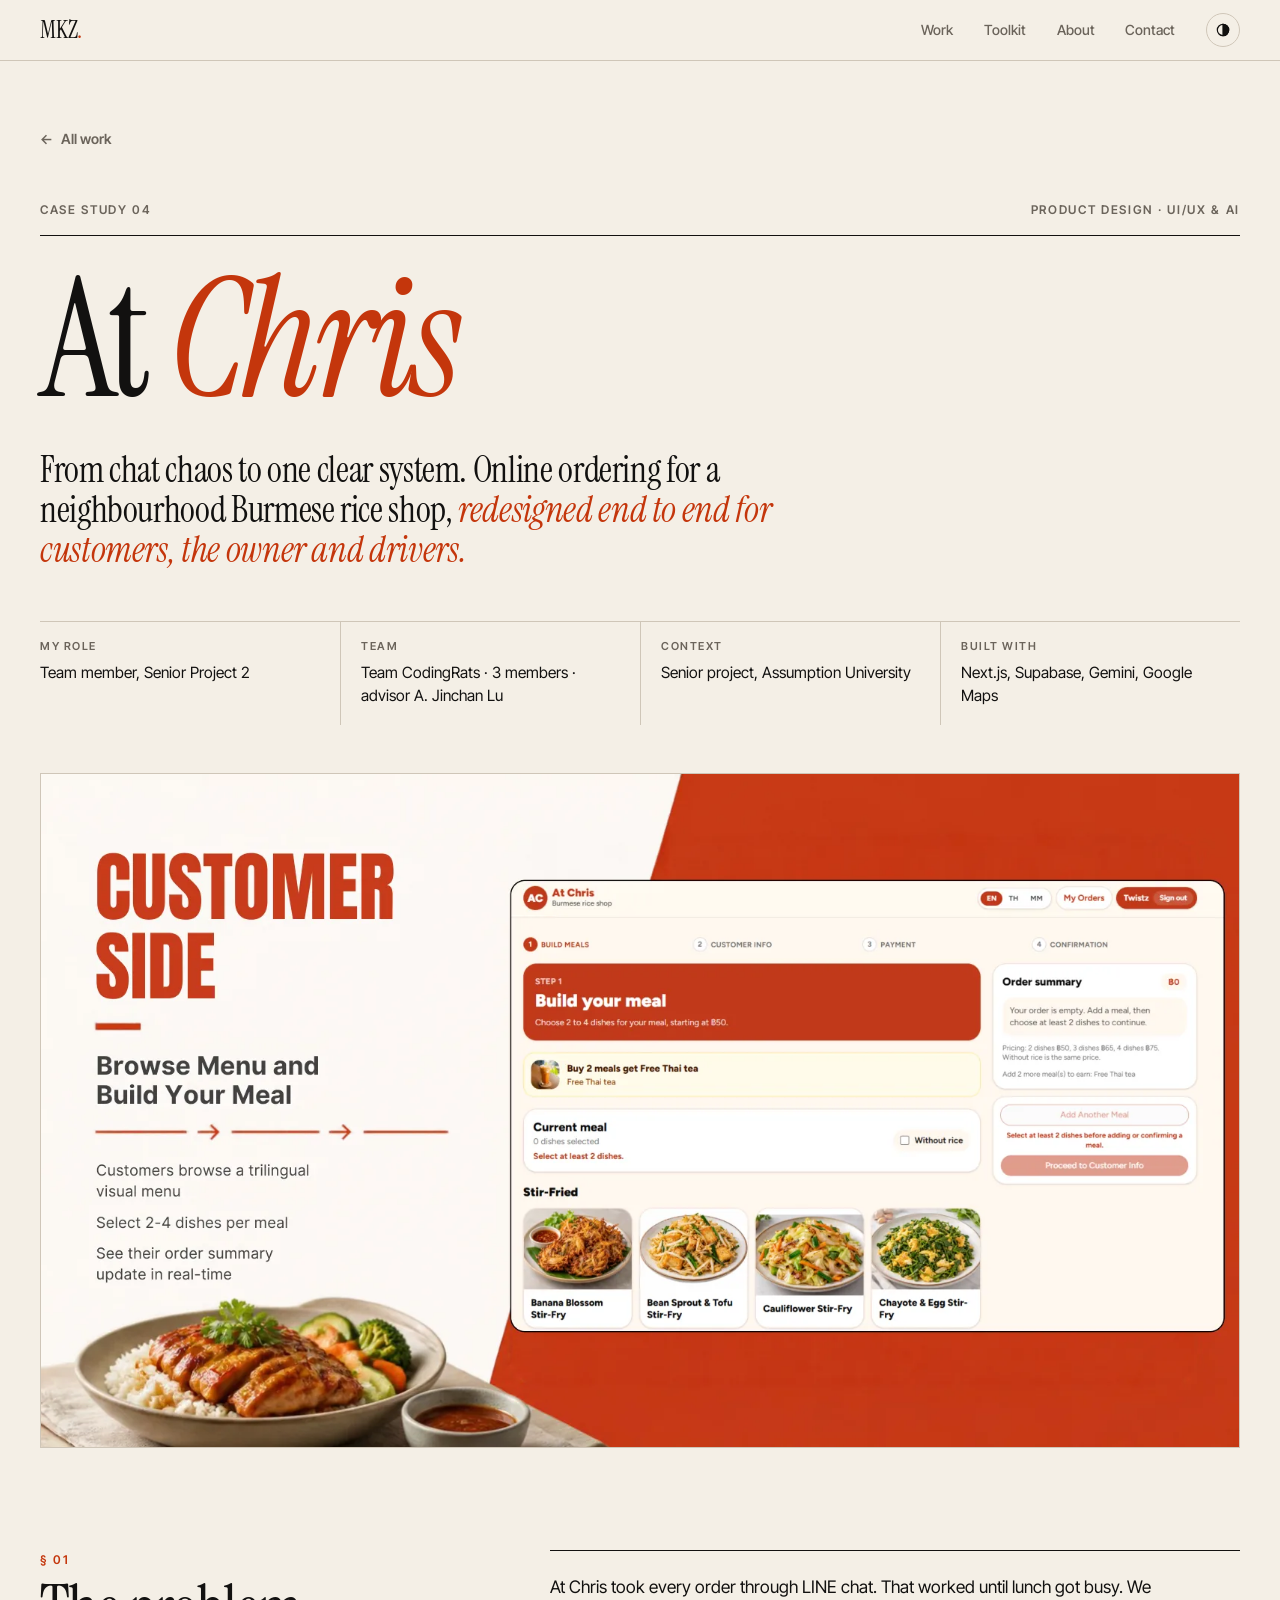
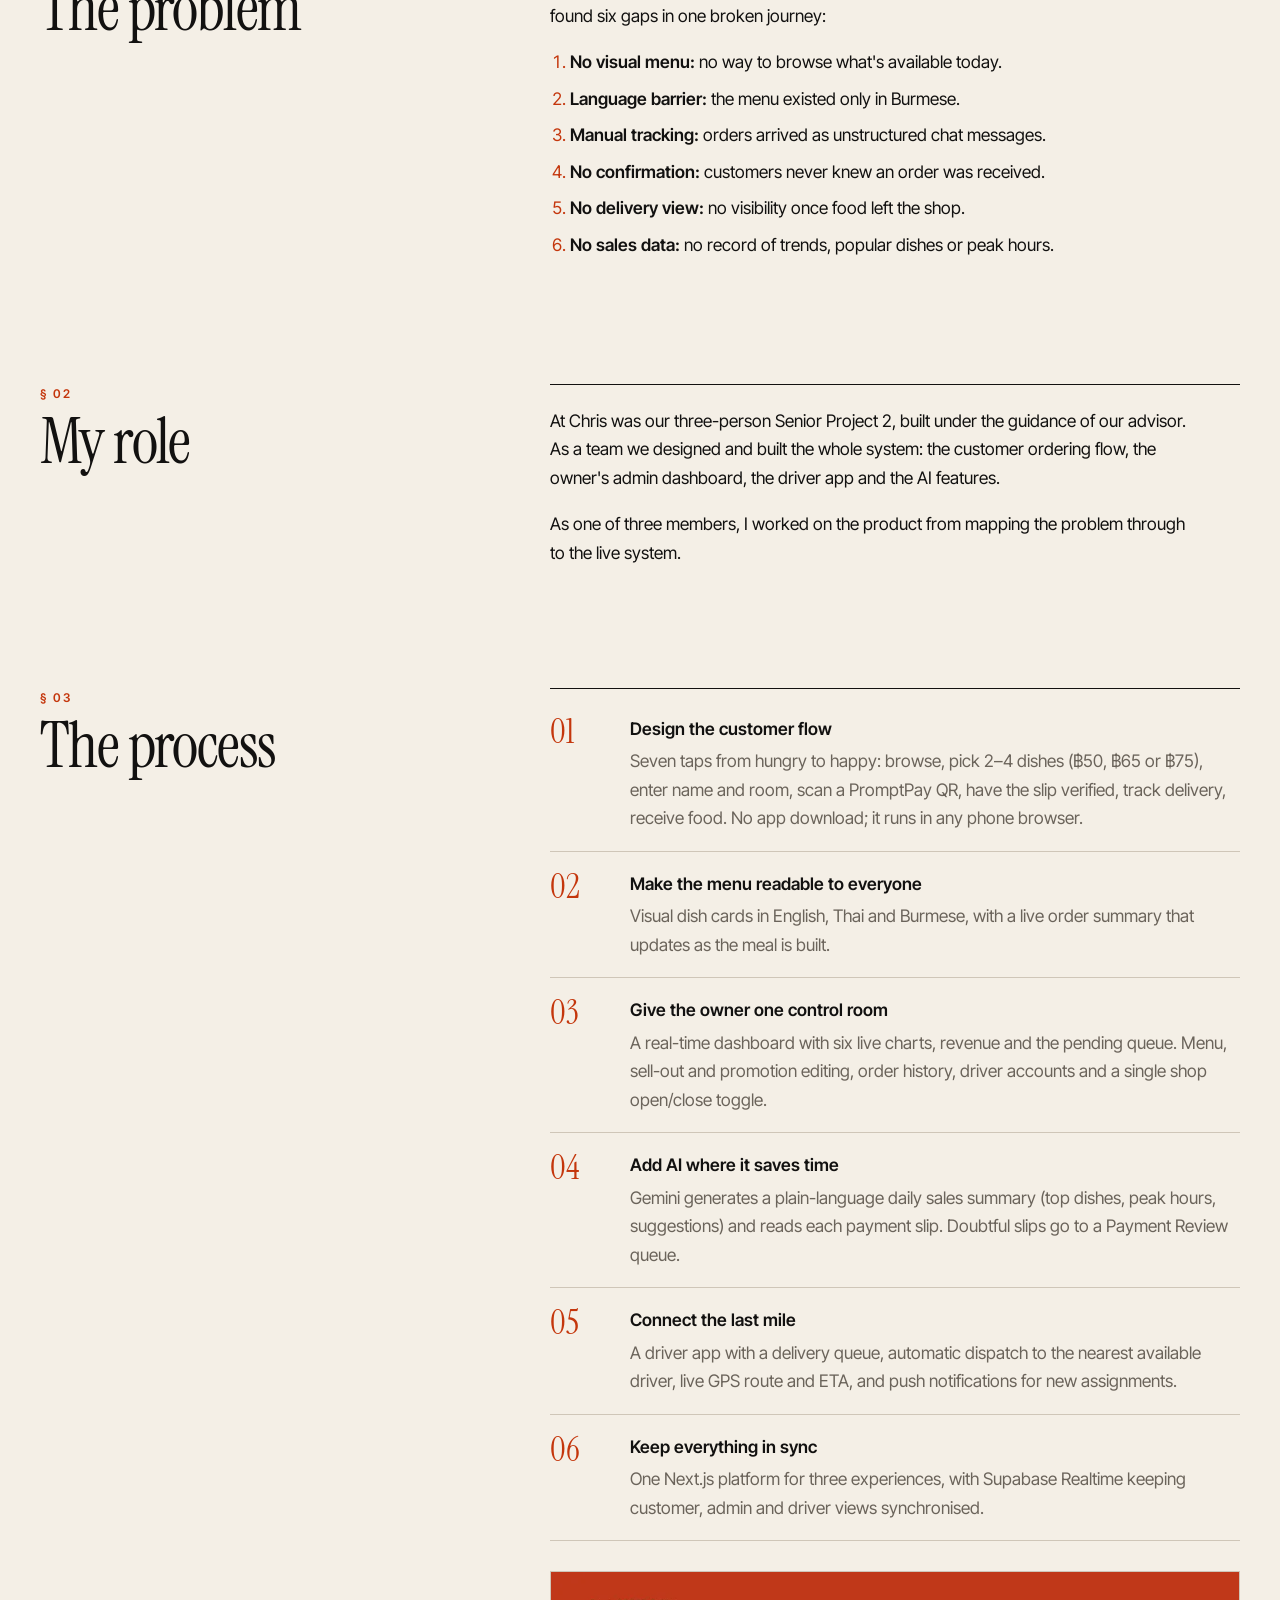
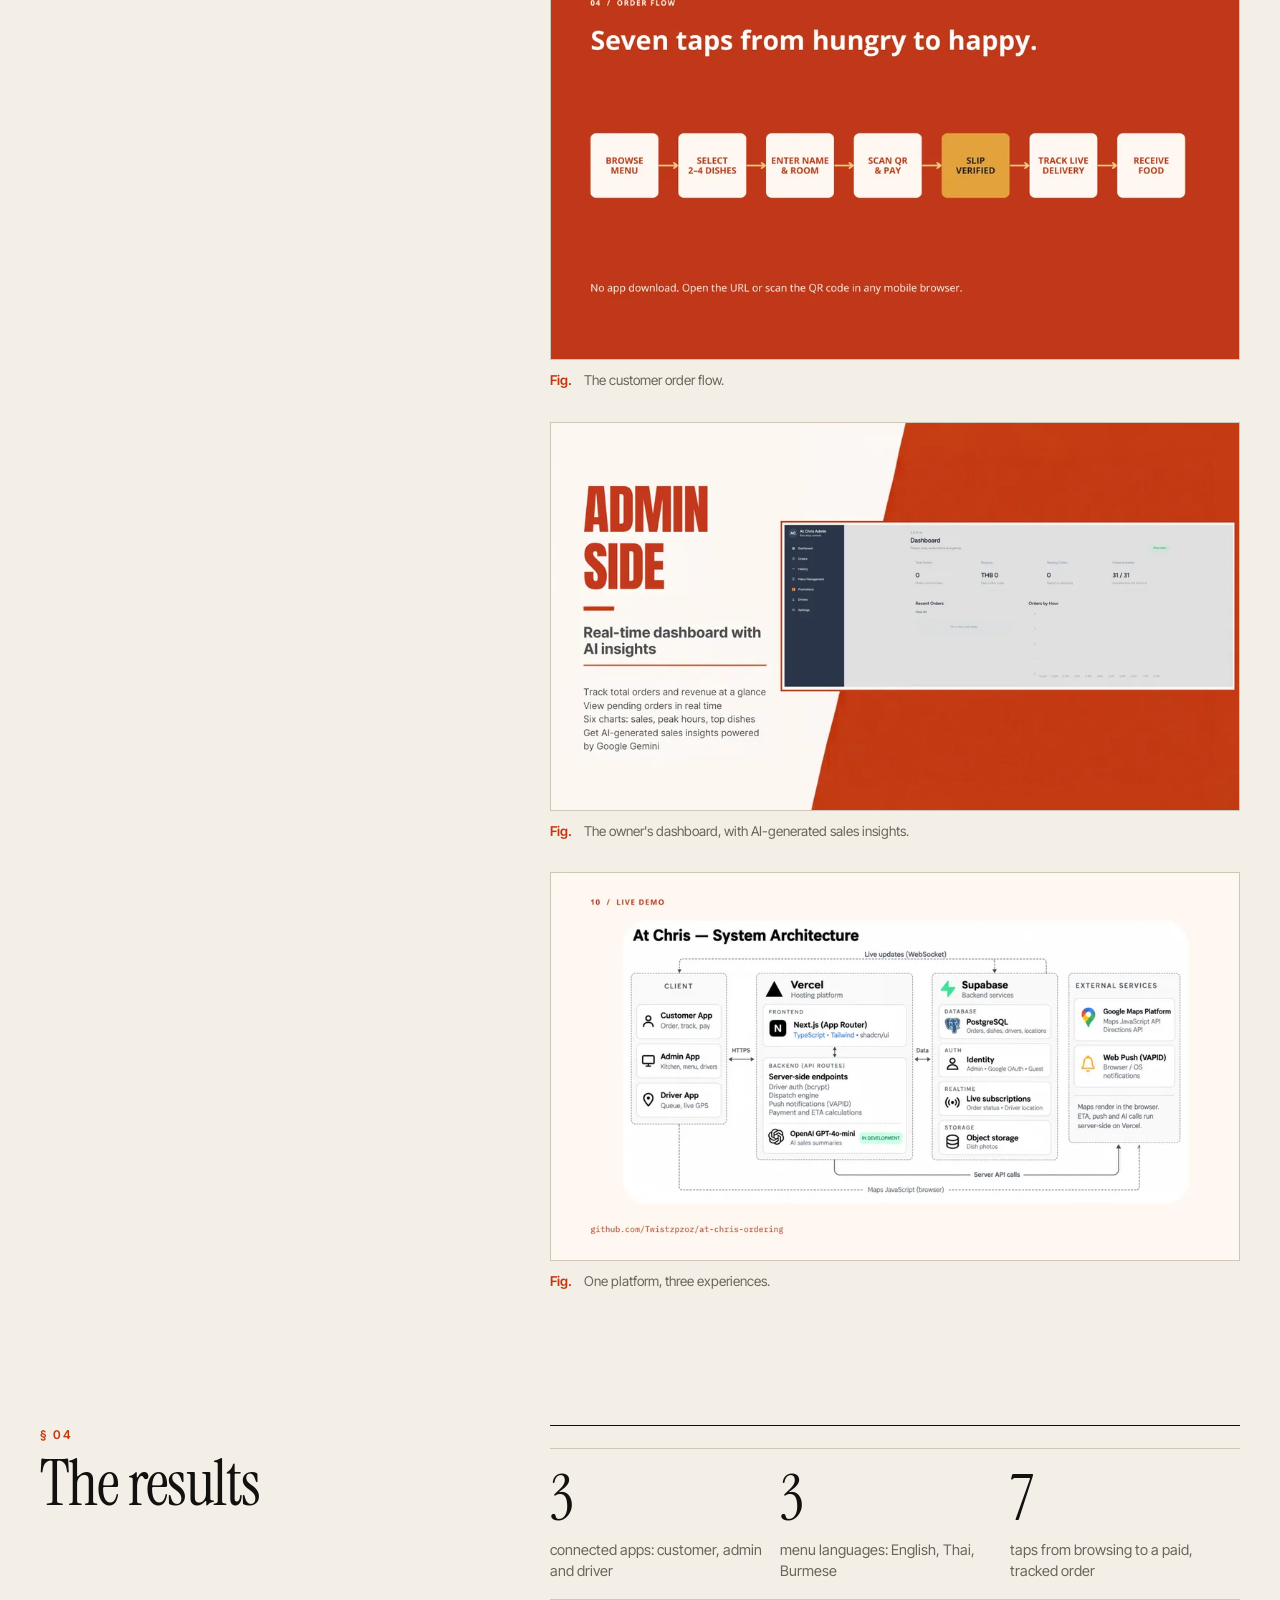
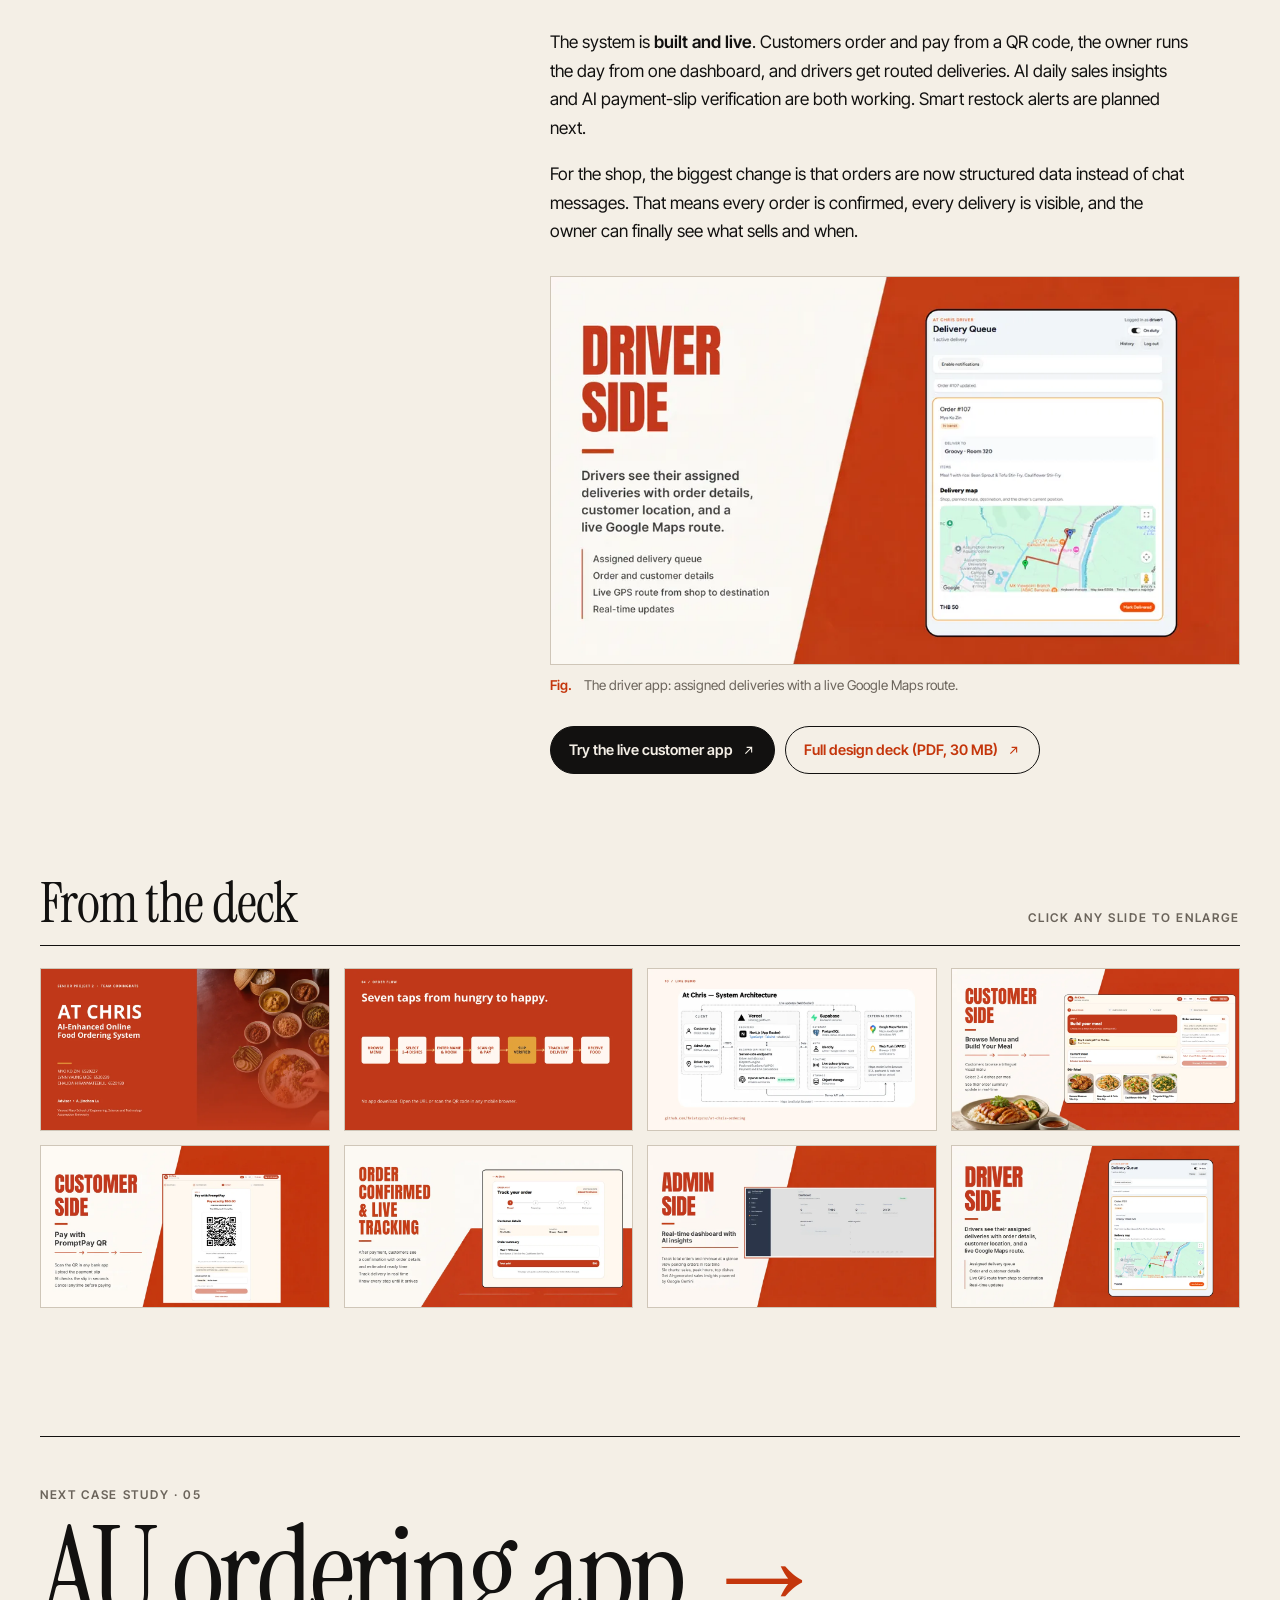
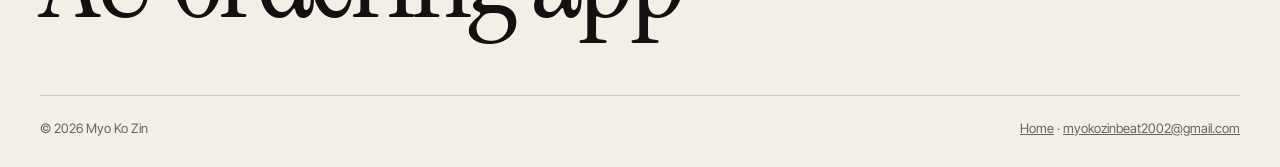
==== work/at-chris.html @ 5ecff008 "Add case study pages for all seven projects Each page has a hero, the problem, my role, the process " ====
<!doctype html>
<html lang="en">
<head>
<meta charset="utf-8">
<meta name="viewport" content="width=device-width, initial-scale=1, viewport-fit=cover">
<title>At Chris — Case study · Myo Ko Zin</title>
<meta name="description" content="At Chris case study: an AI-enhanced online food ordering system for a neighbourhood Burmese rice shop.">
<meta name="theme-color" content="#f4efe6" media="(prefers-color-scheme: light)">
<meta name="theme-color" content="#121110" media="(prefers-color-scheme: dark)">
<meta property="og:title" content="At Chris — Myo Ko Zin">
<meta property="og:description" content="At Chris case study: an AI-enhanced online food ordering system for a neighbourhood Burmese rice shop.">
<meta property="og:image" content="../images/web/atchris-04-customer-menu-1600.webp">
<link rel="icon" href="data:image/svg+xml,%3Csvg xmlns='http://www.w3.org/2000/svg' viewBox='0 0 64 64'%3E%3Crect width='64' height='64' fill='%23121110'/%3E%3Ctext x='50%25' y='54%25' dominant-baseline='middle' text-anchor='middle' font-family='Georgia,serif' font-size='40' fill='%23f4efe6'%3EM%3C/text%3E%3Ccircle cx='50' cy='48' r='5' fill='%23ff4a17'/%3E%3C/svg%3E">
<script>
  document.documentElement.classList.add('js');
  try { var t = localStorage.getItem('theme'); if (t) document.documentElement.dataset.theme = t; } catch (e) {}
</script>
<link rel="preconnect" href="https://fonts.googleapis.com">
<link rel="preconnect" href="https://fonts.gstatic.com" crossorigin>
<link rel="stylesheet" href="https://fonts.googleapis.com/css2?family=Instrument+Serif:ital@0;1&family=Inter+Tight:wght@400;500;600&display=swap">
<link rel="stylesheet" href="../assets/css/site.css">
</head>
<body>
<a class="skip" href="#main">Skip to content</a>

<header class="masthead">
  <div class="wrap">
    <a class="mark" href="../" aria-label="Myo Ko Zin, home">MKZ<span>.</span></a>
    <div class="right">
      <nav aria-label="Main">
        <ul>
          <li><a href="../#work">Work</a></li>
          <li class="opt"><a href="../#toolkit">Toolkit</a></li>
          <li class="opt"><a href="../#about">About</a></li>
          <li><a href="../#contact">Contact</a></li>
        </ul>
      </nav>
      <button class="theme-toggle" type="button" aria-label="Switch colour theme">
        <svg viewBox="0 0 24 24" fill="none" stroke="currentColor" stroke-width="1.8" aria-hidden="true"><circle cx="12" cy="12" r="8.5"/><path d="M12 3.5v17a8.5 8.5 0 0 0 0-17z" fill="currentColor"/></svg>
      </button>
    </div>
  </div>
</header>

<main id="main" class="wrap">
  <article>
    <header class="case-hero">
      <a class="back" href="../#work"><span aria-hidden="true">←</span> All work</a>
      <div class="issue"><span class="kicker">Case study 04</span><span class="kicker">Product design · UI/UX &amp; AI</span></div>
      <h1>At <em>Chris</em></h1>
      <div class="dek"><p>From chat chaos to one clear system. Online ordering for a neighbourhood Burmese rice shop, <em>redesigned end to end for customers, the owner and drivers.</em></p></div>
      <dl class="case-facts"><div><dt>My role</dt><dd>Team member, Senior Project 2</dd></div><div><dt>Team</dt><dd>Team CodingRats · 3 members · advisor A. Jinchan Lu</dd></div><div><dt>Context</dt><dd>Senior project, Assumption University</dd></div><div><dt>Built with</dt><dd>Next.js, Supabase, Gemini, Google Maps</dd></div></dl>
    </header>

    <div class="case-cover"><button class="frame zoom" type="button" data-full="../images/web/atchris-04-customer-menu-1600.webp" aria-label="Enlarge: At Chris customer screen: build a meal from a visual menu of stir-fried dishes"><img src="../images/web/atchris-04-customer-menu-1600.webp" srcset="../images/web/atchris-04-customer-menu-960.webp 960w, ../images/web/atchris-04-customer-menu-1600.webp 1600w" sizes="(min-width: 1360px) 1280px, 94vw" width="1600" height="900" alt="At Chris customer screen: build a meal from a visual menu of stir-fried dishes" fetchpriority="high"></button></div>

    <section class="chapter" aria-labelledby="c1"><header><span class="n">§ 01</span><h2 id="c1">The problem</h2></header><div class="body prose reveal">
<p>At Chris took every order through LINE chat. That worked until lunch got busy. We found six gaps in one broken journey:</p>
<ol>
<li><strong>No visual menu:</strong> no way to browse what's available today.</li>
<li><strong>Language barrier:</strong> the menu existed only in Burmese.</li>
<li><strong>Manual tracking:</strong> orders arrived as unstructured chat messages.</li>
<li><strong>No confirmation:</strong> customers never knew an order was received.</li>
<li><strong>No delivery view:</strong> no visibility once food left the shop.</li>
<li><strong>No sales data:</strong> no record of trends, popular dishes or peak hours.</li>
</ol></div></section><section class="chapter" aria-labelledby="c2"><header><span class="n">§ 02</span><h2 id="c2">My role</h2></header><div class="body prose reveal">
<p>At Chris was our three-person Senior Project 2, built under the guidance of our advisor. As a team we designed and built the whole system: the customer ordering flow, the owner's admin dashboard, the driver app and the AI features.</p>
<p>As one of three members, I worked on the product from mapping the problem through to the live system.</p></div></section><section class="chapter" aria-labelledby="c3"><header><span class="n">§ 03</span><h2 id="c3">The process</h2></header><div class="body prose reveal">
<ol class="steps"><li><div><b>Design the customer flow</b><p>Seven taps from hungry to happy: browse, pick 2–4 dishes (฿50, ฿65 or ฿75), enter name and room, scan a PromptPay QR, have the slip verified, track delivery, receive food. No app download; it runs in any phone browser.</p></div></li><li><div><b>Make the menu readable to everyone</b><p>Visual dish cards in English, Thai and Burmese, with a live order summary that updates as the meal is built.</p></div></li><li><div><b>Give the owner one control room</b><p>A real-time dashboard with six live charts, revenue and the pending queue. Menu, sell-out and promotion editing, order history, driver accounts and a single shop open/close toggle.</p></div></li><li><div><b>Add AI where it saves time</b><p>Gemini generates a plain-language daily sales summary (top dishes, peak hours, suggestions) and reads each payment slip. Doubtful slips go to a Payment Review queue.</p></div></li><li><div><b>Connect the last mile</b><p>A driver app with a delivery queue, automatic dispatch to the nearest available driver, live GPS route and ETA, and push notifications for new assignments.</p></div></li><li><div><b>Keep everything in sync</b><p>One Next.js platform for three experiences, with Supabase Realtime keeping customer, admin and driver views synchronised.</p></div></li></ol>
<figure class="fig reveal"><button class="zoom" type="button" data-full="../images/web/atchris-02-order-flow-1600.webp" aria-label="Enlarge: Order flow: seven taps from hungry to happy"><img src="../images/web/atchris-02-order-flow-1600.webp" srcset="../images/web/atchris-02-order-flow-960.webp 960w, ../images/web/atchris-02-order-flow-1600.webp 1600w" sizes="(min-width: 900px) 58vw, 94vw" width="1600" height="900" alt="Order flow: seven taps from hungry to happy" loading="lazy"></button><figcaption><b>Fig.</b><span>The customer order flow.</span></figcaption></figure>
<figure class="fig reveal"><button class="zoom" type="button" data-full="../images/web/atchris-07-admin-dashboard-1600.webp" aria-label="Enlarge: Admin side: real-time dashboard with AI insights"><img src="../images/web/atchris-07-admin-dashboard-1600.webp" srcset="../images/web/atchris-07-admin-dashboard-960.webp 960w, ../images/web/atchris-07-admin-dashboard-1600.webp 1600w" sizes="(min-width: 900px) 58vw, 94vw" width="1600" height="900" alt="Admin side: real-time dashboard with AI insights" loading="lazy"></button><figcaption><b>Fig.</b><span>The owner's dashboard, with AI-generated sales insights.</span></figcaption></figure>
<figure class="fig reveal"><button class="zoom" type="button" data-full="../images/web/atchris-03-system-architecture-1600.webp" aria-label="Enlarge: System architecture: client apps, application layer and services"><img src="../images/web/atchris-03-system-architecture-1600.webp" srcset="../images/web/atchris-03-system-architecture-960.webp 960w, ../images/web/atchris-03-system-architecture-1600.webp 1600w" sizes="(min-width: 900px) 58vw, 94vw" width="1600" height="900" alt="System architecture: client apps, application layer and services" loading="lazy"></button><figcaption><b>Fig.</b><span>One platform, three experiences.</span></figcaption></figure></div></section><section class="chapter" aria-labelledby="c4"><header><span class="n">§ 04</span><h2 id="c4">The results</h2></header><div class="body prose reveal">
<div class="stats"><div><b>3</b><span>connected apps: customer, admin and driver</span></div><div><b>3</b><span>menu languages: English, Thai, Burmese</span></div><div><b>7</b><span>taps from browsing to a paid, tracked order</span></div></div>
<p>The system is <strong>built and live</strong>. Customers order and pay from a QR code, the owner runs the day from one dashboard, and drivers get routed deliveries. AI daily sales insights and AI payment-slip verification are both working. Smart restock alerts are planned next.</p>
<p>For the shop, the biggest change is that orders are now structured data instead of chat messages. That means every order is confirmed, every delivery is visible, and the owner can finally see what sells and when.</p>
<figure class="fig reveal"><button class="zoom" type="button" data-full="../images/web/atchris-08-driver-app-1600.webp" aria-label="Enlarge: Driver side: delivery queue and live map route"><img src="../images/web/atchris-08-driver-app-1600.webp" srcset="../images/web/atchris-08-driver-app-960.webp 960w, ../images/web/atchris-08-driver-app-1600.webp 1600w" sizes="(min-width: 900px) 58vw, 94vw" width="1600" height="900" alt="Driver side: delivery queue and live map route" loading="lazy"></button><figcaption><b>Fig.</b><span>The driver app: assigned deliveries with a live Google Maps route.</span></figcaption></figure>
<div class="downloads"><a class="pill solid" href="https://at-chris-ordering.vercel.app/order" target="_blank" rel="noopener">Try the live customer app <svg viewBox="0 0 24 24" width="15" height="15" fill="none" stroke="currentColor" stroke-width="1.8" aria-hidden="true"><path d="M7 17 17 7M9 7h8v8"/></svg></a><a class="pill" href="../files/At%20Chris%20Ordering%20System.pdf" target="_blank" rel="noopener">Full design deck (PDF, 30 MB) <svg viewBox="0 0 24 24" width="15" height="15" fill="none" stroke="currentColor" stroke-width="1.8" aria-hidden="true"><path d="M7 17 17 7M9 7h8v8"/></svg></a></div></div></section>

    <section class="deck reveal" aria-labelledby="deck-h"><div class="deck-head"><h2 id="deck-h">From the deck</h2><span class="kicker">Click any slide to enlarge</span></div><div class="deck-grid"><button class="zoom" type="button" data-full="../images/web/atchris-01-cover-1600.webp" aria-label="Enlarge: Cover: At Chris, AI-enhanced online food ordering system"><img src="../images/web/atchris-01-cover-960.webp" width="960" height="540" loading="lazy" alt="Cover: At Chris, AI-enhanced online food ordering system"></button><button class="zoom" type="button" data-full="../images/web/atchris-02-order-flow-1600.webp" aria-label="Enlarge: Order flow"><img src="../images/web/atchris-02-order-flow-960.webp" width="960" height="540" loading="lazy" alt="Order flow"></button><button class="zoom" type="button" data-full="../images/web/atchris-03-system-architecture-1600.webp" aria-label="Enlarge: System architecture"><img src="../images/web/atchris-03-system-architecture-960.webp" width="960" height="540" loading="lazy" alt="System architecture"></button><button class="zoom" type="button" data-full="../images/web/atchris-04-customer-menu-1600.webp" aria-label="Enlarge: Customer: browse and build a meal"><img src="../images/web/atchris-04-customer-menu-960.webp" width="960" height="540" loading="lazy" alt="Customer: browse and build a meal"></button><button class="zoom" type="button" data-full="../images/web/atchris-05-customer-payment-qr-1600.webp" aria-label="Enlarge: Customer: pay with PromptPay QR"><img src="../images/web/atchris-05-customer-payment-qr-960.webp" width="960" height="540" loading="lazy" alt="Customer: pay with PromptPay QR"></button><button class="zoom" type="button" data-full="../images/web/atchris-06-order-tracking-1600.webp" aria-label="Enlarge: Order confirmed and live tracking"><img src="../images/web/atchris-06-order-tracking-960.webp" width="960" height="540" loading="lazy" alt="Order confirmed and live tracking"></button><button class="zoom" type="button" data-full="../images/web/atchris-07-admin-dashboard-1600.webp" aria-label="Enlarge: Admin: real-time dashboard"><img src="../images/web/atchris-07-admin-dashboard-960.webp" width="960" height="540" loading="lazy" alt="Admin: real-time dashboard"></button><button class="zoom" type="button" data-full="../images/web/atchris-08-driver-app-1600.webp" aria-label="Enlarge: Driver: delivery queue and route"><img src="../images/web/atchris-08-driver-app-960.webp" width="960" height="540" loading="lazy" alt="Driver: delivery queue and route"></button></div></section>
  </article>

  <a class="next" href="au-ordering-app.html">
    <span class="kicker">Next case study · 05</span>
    <b><span class="u">AU ordering app</span> <span class="arrow" aria-hidden="true">→</span></b>
  </a>
</main>

<div class="wrap">
  <footer class="colophon">
    <span>© <span id="year">2026</span> Myo Ko Zin</span>
    <span><a href="../">Home</a> · <a href="mailto:myokozinbeat2002@gmail.com">myokozinbeat2002@gmail.com</a></span>
  </footer>
</div>

<script src="../assets/js/site.js" defer></script>
</body>
</html>
---- assets/css/site.css ----
/* Myo Ko Zin — editorial portfolio. Shared by the homepage and case study pages. */

:root {
  --paper: #f4efe6;
  --paper-2: #ebe4d8;
  --ink: #121110;
  --muted: #6b645b;
  --rule: #cfc6b8;
  --accent: #c4360c;        /* text-safe accent (4.7:1 on paper) */
  --accent-fill: #ff4a17;   /* decorative fills only */
  --on-accent: #121110;

  --display: "Instrument Serif", "Times New Roman", Georgia, serif;
  --sans: "Inter Tight", ui-sans-serif, system-ui, -apple-system, "Segoe UI", sans-serif;

  --gutter: max(16px, env(safe-area-inset-left, 0px));
  --gutter-r: max(16px, env(safe-area-inset-right, 0px));
  --max: 1360px;
  --ease: cubic-bezier(.2, .7, .1, 1);
  color-scheme: light;
}

@media (prefers-color-scheme: dark) {
  :root:not([data-theme="light"]) {
    --paper: #121110; --paper-2: #1c1a18; --ink: #f2ece2; --muted: #a39b90;
    --rule: #34302b; --accent: #ff5a2a; --accent-fill: #ff5a2a; --on-accent: #121110;
    color-scheme: dark;
  }
}
:root[data-theme="dark"] {
  --paper: #121110; --paper-2: #1c1a18; --ink: #f2ece2; --muted: #a39b90;
  --rule: #34302b; --accent: #ff5a2a; --accent-fill: #ff5a2a; --on-accent: #121110;
  color-scheme: dark;
}

*, *::before, *::after { box-sizing: border-box; }
html { -webkit-text-size-adjust: 100%; scroll-behavior: smooth; scroll-padding-top: 76px; }
body {
  margin: 0; background: var(--paper); color: var(--ink);
  font-family: var(--sans); font-size: 17px; line-height: 1.6;
  -webkit-font-smoothing: antialiased; text-rendering: optimizeLegibility;
}
img { max-width: 100%; height: auto; display: block; }
a { color: inherit; }
::selection { background: var(--accent-fill); color: var(--on-accent); }
:focus-visible { outline: 2px solid var(--accent); outline-offset: 3px; }

.skip { position: absolute; left: 12px; top: -60px; z-index: 50; background: var(--ink); color: var(--paper); padding: 10px 14px; text-decoration: none; }
.skip:focus { top: 12px; }

.wrap { max-width: var(--max); margin: 0 auto; padding-left: var(--gutter); padding-right: var(--gutter-r); }
@media (min-width: 900px) { .wrap { padding-left: max(40px, env(safe-area-inset-left, 0px)); padding-right: max(40px, env(safe-area-inset-right, 0px)); } }

.kicker { font-size: 12px; font-weight: 600; letter-spacing: .14em; text-transform: uppercase; color: var(--muted); }
.rule { border: 0; border-top: 1px solid var(--rule); margin: 0; }

/* ---------- masthead ---------- */
.masthead { position: sticky; top: 0; z-index: 20; background: color-mix(in srgb, var(--paper) 90%, transparent); backdrop-filter: blur(10px); -webkit-backdrop-filter: blur(10px); border-bottom: 1px solid var(--rule); padding-top: env(safe-area-inset-top, 0px); }
.masthead .wrap { display: flex; align-items: center; justify-content: space-between; gap: 16px; height: 60px; }
.masthead .mark { font-family: var(--display); font-size: 24px; text-decoration: none; letter-spacing: -.01em; }
.masthead .mark span { color: var(--accent); }
.masthead nav ul { display: flex; gap: clamp(14px, 2.4vw, 32px); list-style: none; margin: 0; padding: 0; }
.masthead nav a { text-decoration: none; font-size: 14px; font-weight: 500; color: var(--muted); }
.masthead nav a:hover { color: var(--ink); }
.masthead .right { display: flex; align-items: center; gap: clamp(14px, 2.4vw, 32px); }
.theme-toggle { appearance: none; border: 1px solid var(--rule); background: transparent; color: var(--ink); width: 34px; height: 34px; border-radius: 50%; display: grid; place-items: center; cursor: pointer; }
.theme-toggle:hover { border-color: var(--ink); }
.theme-toggle svg { width: 16px; height: 16px; }
@media (max-width: 560px) { .masthead nav li.opt { display: none; } }

/* ---------- hero ---------- */
.hero { padding-top: clamp(40px, 8vw, 110px); padding-bottom: clamp(36px, 6vw, 80px); }
.hero .issue { display: flex; justify-content: space-between; gap: 16px; flex-wrap: wrap; padding-bottom: 18px; border-bottom: 1px solid var(--ink); }
.hero h1 {
  font-family: var(--display); font-weight: 400; margin: clamp(18px, 3vw, 36px) 0 0;
  font-size: clamp(76px, 17.5vw, 268px); line-height: .84; letter-spacing: -.035em;
}
.hero h1 .line { display: block; overflow: hidden; padding-bottom: .06em; }
.hero h1 .line > span { display: inline-block; }
.hero h1 .line:nth-child(2) { padding-left: clamp(0px, 14vw, 220px); }
.hero h1 em { font-style: italic; color: var(--accent); }
.hero .sub { display: grid; grid-template-columns: repeat(12, minmax(0, 1fr)); gap: 24px; margin-top: clamp(28px, 4vw, 56px); align-items: end; }
.hero .tagline { grid-column: 1 / span 6; font-family: var(--display); font-size: clamp(34px, 4.6vw, 64px); line-height: 1; margin: 0; letter-spacing: -.02em; }
.hero .tagline em { color: var(--accent); }
.hero .intro { grid-column: 8 / span 5; margin: 0; font-size: clamp(17px, 1.5vw, 20px); color: var(--muted); max-width: 46ch; }
.hero .intro strong { color: var(--ink); font-weight: 600; }
.status { display: inline-flex; align-items: center; gap: 8px; }
.status::before { content: ""; width: 7px; height: 7px; border-radius: 50%; background: var(--accent-fill); animation: pulse 2.4s ease-in-out infinite; }
@keyframes pulse { 50% { opacity: .35; } }
@media (max-width: 820px) {
  .hero .tagline, .hero .intro { grid-column: 1 / -1; }
}
@media (max-width: 560px) {
  .hero h1 { font-size: 27vw; }
  .hero h1 .line:nth-child(2) { padding-left: 18vw; }
}

/* numbers strip */
.figures { display: grid; grid-template-columns: repeat(4, minmax(0, 1fr)); border-top: 1px solid var(--rule); border-bottom: 1px solid var(--rule); }
.figures div { padding: 22px 20px 22px 0; }
.figures div + div { border-left: 1px solid var(--rule); padding-left: 20px; }
.figures b { display: block; font-family: var(--display); font-weight: 400; font-size: clamp(40px, 5vw, 68px); line-height: 1; letter-spacing: -.02em; font-variant-numeric: lining-nums; }
.figures span { display: block; margin-top: 8px; font-size: 14px; color: var(--muted); max-width: 26ch; line-height: 1.45; }
@media (max-width: 820px) {
  .figures { grid-template-columns: 1fr 1fr; }
  .figures div:nth-child(3) { border-left: 0; padding-left: 0; }
  .figures div:nth-child(n+3) { border-top: 1px solid var(--rule); }
}

/* ---------- section heads ---------- */
.section { padding-top: clamp(64px, 9vw, 140px); }
.section-head { display: grid; grid-template-columns: repeat(12, minmax(0, 1fr)); gap: 24px; align-items: end; padding-bottom: 20px; border-bottom: 1px solid var(--ink); margin-bottom: clamp(36px, 5vw, 64px); }
.section-head h2 { grid-column: 1 / span 9; font-family: var(--display); font-weight: 400; margin: 0; font-size: clamp(56px, 10vw, 156px); line-height: .88; letter-spacing: -.035em; }
.section-head h2 em { color: var(--accent); }
.section-head .kicker { grid-column: 10 / span 3; justify-self: end; text-align: right; padding-bottom: .6em; }
@media (max-width: 700px) { .section-head .kicker { grid-column: 1 / -1; justify-self: start; text-align: left; } .section-head h2 { grid-column: 1 / -1; } }

/* ---------- projects ---------- */
.projects { display: grid; gap: clamp(72px, 10vw, 150px); }
.project { display: grid; grid-template-columns: repeat(12, minmax(0, 1fr)); column-gap: 24px; row-gap: 22px; text-decoration: none; color: inherit; }
.project .media { position: relative; overflow: hidden; background: var(--paper-2); }
.project .media img { width: 100%; height: 100%; object-fit: cover; transition: transform 1.1s var(--ease); }
.project:hover .media img, .project:focus-visible .media img { transform: scale(1.045); }
.project .num { font-family: var(--display); font-size: clamp(88px, 12vw, 190px); line-height: .78; letter-spacing: -.04em; color: var(--ink); }
.project .num sup { font-family: var(--sans); font-size: 12px; letter-spacing: .14em; vertical-align: top; margin-left: 6px; color: var(--muted); font-weight: 600; }
.project h3 { font-family: var(--display); font-weight: 400; margin: 0 0 14px; font-size: clamp(36px, 4.4vw, 64px); line-height: .98; letter-spacing: -.02em; }
.project h3 .u {
  background-image: linear-gradient(var(--accent-fill), var(--accent-fill));
  background-size: 0% 3px; background-repeat: no-repeat; background-position: 0 92%;
  transition: background-size .6s var(--ease); padding-bottom: 2px;
}
.project:hover h3 .u, .project:focus-visible h3 .u { background-size: 100% 3px; }
.project .dek { margin: 0 0 18px; color: var(--muted); max-width: 52ch; font-size: clamp(16px, 1.3vw, 18px); }
.project .meta { display: grid; gap: 10px; align-content: start; font-size: 14px; border-top: 1px solid var(--rule); padding-top: 14px; }
.project .meta dt { font-size: 11px; font-weight: 600; letter-spacing: .14em; text-transform: uppercase; color: var(--muted); }
.project .meta dd { margin: 2px 0 0; }
.project .cta { display: inline-flex; align-items: center; gap: 10px; font-weight: 600; font-size: 15px; color: var(--accent); }
.project .cta svg { width: 18px; height: 18px; transition: transform .4s var(--ease); }
.project:hover .cta svg { transform: translateX(6px); }

/* layout A: full-bleed image, text row under */
.project.a .media { grid-column: 1 / -1; aspect-ratio: 16 / 9; }
.project.a .num { grid-column: 1 / span 3; }
.project.a .body { grid-column: 4 / span 6; }
.project.a .meta { grid-column: 10 / span 3; }
/* layout B: tall image left, big number + text right */
.project.b .media { grid-column: 1 / span 5; grid-row: 1 / span 3; aspect-ratio: 788 / 760; }
.project.b .num { grid-column: 7 / span 6; align-self: start; }
.project.b .body { grid-column: 7 / span 6; }
.project.b .meta { grid-column: 7 / span 6; align-self: end; }
/* layout C: text left, wide image right */
.project.c .num { grid-column: 1 / span 4; grid-row: 1; }
.project.c .body { grid-column: 1 / span 4; grid-row: 2; }
.project.c .meta { grid-column: 1 / span 4; grid-row: 3; align-self: end; }
.project.c .media { grid-column: 5 / -1; grid-row: 1 / span 3; aspect-ratio: 16 / 9; align-self: start; }

@media (max-width: 900px) {
  .project.a .num, .project.b .num, .project.c .num { grid-column: 1 / span 4; grid-row: auto; }
  .project.a .body, .project.b .body, .project.c .body { grid-column: 1 / -1; grid-row: auto; }
  .project.a .meta, .project.b .meta, .project.c .meta { grid-column: 1 / -1; grid-row: auto; }
  .project.b .media, .project.c .media { grid-column: 1 / -1; grid-row: auto; aspect-ratio: 16 / 10; }
  .project.b .media img { object-position: 50% 40%; }
  .project .num { order: -1; }
  .project .media { order: 0; }
  .project .body { order: 1; }
  .project .meta { order: 2; }
  .project.b .num, .project.c .num { order: -1; }
}

/* text-only covers for work without images */
.more { display: grid; grid-template-columns: repeat(3, minmax(0, 1fr)); gap: 0; border-top: 1px solid var(--ink); }
.more .project { display: flex; flex-direction: column; gap: 18px; padding: 28px 24px 32px; border-right: 1px solid var(--rule); }
.more .project:first-child { padding-left: 0; }
.more .project:last-child { border-right: 0; padding-right: 0; }
.cover { position: relative; aspect-ratio: 4 / 5; background: var(--paper-2); overflow: hidden; display: grid; place-items: center; }
.cover .word { font-family: var(--display); font-size: clamp(64px, 8vw, 128px); line-height: .85; letter-spacing: -.04em; text-align: center; transition: transform 1.1s var(--ease); }
.cover .word em { color: var(--accent); }
.project:hover .cover .word { transform: scale(1.06); }
.cover .corner { position: absolute; left: 16px; bottom: 14px; right: 16px; display: flex; justify-content: space-between; font-size: 11px; font-weight: 600; letter-spacing: .14em; text-transform: uppercase; color: var(--muted); }
.cover.ink { background: var(--ink); color: var(--paper); }
.cover.ink .corner { color: color-mix(in srgb, var(--paper) 65%, transparent); }
.cover.accent { background: var(--accent-fill); color: #121110; }
.cover.accent .word em { color: #fff8ef; }
.cover.accent .corner { color: rgba(18, 17, 16, .7); }
.more .num-sm { font-family: var(--display); font-size: clamp(56px, 6vw, 88px); line-height: .8; letter-spacing: -.03em; }
.more h3 { font-size: clamp(28px, 2.6vw, 38px); margin: 0 0 8px; }
.more .dek { font-size: 15.5px; margin: 0 0 12px; }
@media (max-width: 900px) {
  .more { grid-template-columns: 1fr; }
  .more .project { padding: 28px 0 36px; border-right: 0; border-bottom: 1px solid var(--rule); }
  .more .project:last-child { border-bottom: 0; }
  .cover { aspect-ratio: 16 / 10; }
}

/* ---------- toolkit ---------- */
.toolkit { display: grid; grid-template-columns: repeat(4, minmax(0, 1fr)); }
.toolkit div { padding: 4px 24px 8px; border-left: 1px solid var(--rule); }
.toolkit div:first-child { border-left: 0; padding-left: 0; }
.toolkit h3 { font-family: var(--display); font-weight: 400; font-size: clamp(26px, 2.4vw, 34px); line-height: 1; margin: 0 0 14px; }
.toolkit p { margin: 0; color: var(--muted); font-size: 15.5px; }
@media (max-width: 900px) {
  .toolkit { grid-template-columns: 1fr 1fr; row-gap: 36px; }
  .toolkit div:nth-child(3) { border-left: 0; padding-left: 0; }
}
@media (max-width: 520px) {
  .toolkit { grid-template-columns: 1fr; }
  .toolkit div { border-left: 0; padding-left: 0; padding-right: 0; border-top: 1px solid var(--rule); padding-top: 20px; }
  .toolkit div:first-child { border-top: 0; padding-top: 4px; }
}

/* ---------- about ---------- */
.about { display: grid; grid-template-columns: repeat(12, minmax(0, 1fr)); gap: 24px; }
.about .lead { grid-column: 1 / span 7; font-family: var(--display); font-size: clamp(30px, 3.4vw, 48px); line-height: 1.08; letter-spacing: -.015em; margin: 0; }
.about .lead em { color: var(--accent); }
.about .copy { grid-column: 1 / span 7; color: var(--muted); }
.about .copy p { max-width: 60ch; margin: 0 0 14px; }
.facts { grid-column: 9 / span 4; grid-row: 1 / span 2; margin: 0; border-top: 1px solid var(--ink); align-self: start; }
.facts div { display: grid; grid-template-columns: 110px 1fr; gap: 12px; padding: 13px 0; border-bottom: 1px solid var(--rule); font-size: 15px; }
.facts dt { color: var(--muted); }
.facts dd { margin: 0; font-weight: 500; }
@media (max-width: 900px) {
  .about .lead, .about .copy, .facts { grid-column: 1 / -1; grid-row: auto; }
}

/* ---------- contact ---------- */
.contact { padding-top: clamp(64px, 9vw, 140px); padding-bottom: clamp(48px, 6vw, 80px); }
.contact .big { display: block; font-family: var(--display); font-size: clamp(56px, 11vw, 176px); line-height: .88; letter-spacing: -.035em; margin: 18px 0 clamp(28px, 4vw, 48px); text-decoration: none; }
.contact .big em { color: var(--accent); }
.contact .rows { display: grid; grid-template-columns: repeat(3, minmax(0, 1fr)); border-top: 1px solid var(--ink); }
.contact .rows a, .contact .rows button {
  appearance: none; background: none; border: 0; border-right: 1px solid var(--rule); color: var(--ink); font: inherit; text-align: left; cursor: pointer;
  display: flex; justify-content: space-between; align-items: baseline; gap: 12px; padding: 20px 20px 20px 0; text-decoration: none; font-size: 17px; font-weight: 500; min-width: 0;
}
.contact .rows > * + * { padding-left: 20px !important; }
.contact .rows > *:last-child { border-right: 0; }
.contact .rows .v { overflow-wrap: anywhere; }
.contact .rows small { font-size: 12px; font-weight: 600; letter-spacing: .12em; text-transform: uppercase; color: var(--accent); white-space: nowrap; }
.contact .rows a:hover .v, .contact .rows button:hover .v { text-decoration: underline; text-decoration-color: var(--accent-fill); text-underline-offset: 5px; text-decoration-thickness: 2px; }
@media (max-width: 820px) {
  .contact .rows { grid-template-columns: 1fr; }
  .contact .rows > * { border-right: 0 !important; border-bottom: 1px solid var(--rule) !important; padding-left: 0 !important; }
}

footer.colophon { border-top: 1px solid var(--rule); padding-top: 22px; padding-bottom: max(28px, env(safe-area-inset-bottom, 0px)); display: flex; justify-content: space-between; gap: 12px; flex-wrap: wrap; font-size: 13px; color: var(--muted); }

/* ---------- motion ---------- */
/* Only hide things when JS is running, so content is always visible without it. */
.js .hero h1 .line > span { transform: translateY(105%); }
.js .hero .issue, .js .hero .sub, .js .figures { opacity: 0; transform: translateY(14px); }
.js.loaded .hero h1 .line > span { transform: none; transition: transform 1.1s var(--ease); }
.js.loaded .hero h1 .line:nth-child(2) > span { transition-delay: .12s; }
.js.loaded .hero .issue { opacity: 1; transform: none; transition: opacity .8s var(--ease), transform .8s var(--ease); }
.js.loaded .hero .sub { opacity: 1; transform: none; transition: opacity .9s var(--ease) .45s, transform .9s var(--ease) .45s; }
.js.loaded .figures { opacity: 1; transform: none; transition: opacity .9s var(--ease) .65s, transform .9s var(--ease) .65s; }

.js .reveal { opacity: 0; transform: translateY(28px); transition: opacity .9s var(--ease), transform .9s var(--ease); }
.js .reveal.in { opacity: 1; transform: none; }

@media (prefers-reduced-motion: reduce) {
  html { scroll-behavior: auto; }
  *, *::before, *::after { transition-duration: .01ms !important; animation: none !important; transition-delay: 0s !important; }
  .js .hero h1 .line > span, .js .hero .issue, .js .hero .sub, .js .figures, .js .reveal { opacity: 1 !important; transform: none !important; }
}

/* =========================================================
   Case study pages
   ========================================================= */
.case-hero { padding-top: clamp(28px, 5vw, 64px); }
.case-hero .back { display: inline-flex; align-items: center; gap: 8px; font-size: 14px; font-weight: 600; text-decoration: none; color: var(--muted); }
.case-hero .back:hover { color: var(--ink); }
.case-hero .issue { display: flex; justify-content: space-between; gap: 16px; flex-wrap: wrap; margin-top: clamp(24px, 4vw, 48px); padding-bottom: 16px; border-bottom: 1px solid var(--ink); }
.case-hero h1 { font-family: var(--display); font-weight: 400; margin: clamp(16px, 3vw, 32px) 0 0; font-size: clamp(64px, 13vw, 210px); line-height: .86; letter-spacing: -.035em; text-wrap: balance; }
.case-hero h1.long { font-size: clamp(52px, 8.4vw, 136px); line-height: .9; }
.case-hero h1 em { color: var(--accent); }
.case-hero .dek { display: grid; grid-template-columns: repeat(12, minmax(0, 1fr)); gap: 24px; margin-top: clamp(22px, 3vw, 40px); }
.case-hero .dek p { grid-column: 1 / span 8; margin: 0; font-family: var(--display); font-size: clamp(24px, 2.8vw, 40px); line-height: 1.12; letter-spacing: -.01em; }
.case-hero .dek p em { color: var(--accent); }
.case-facts { display: grid; grid-template-columns: repeat(4, minmax(0, 1fr)); margin: clamp(32px, 4vw, 56px) 0 0; border-top: 1px solid var(--rule); }
.case-facts div { padding: 16px 20px 18px 0; }
.case-facts div + div { border-left: 1px solid var(--rule); padding-left: 20px; }
.case-facts dt { font-size: 11px; font-weight: 600; letter-spacing: .14em; text-transform: uppercase; color: var(--muted); }
.case-facts dd { margin: 6px 0 0; font-size: 15.5px; line-height: 1.45; }
@media (max-width: 820px) {
  .case-hero .dek p { grid-column: 1 / -1; }
  .case-facts { grid-template-columns: 1fr 1fr; }
  .case-facts div:nth-child(3) { border-left: 0; padding-left: 0; }
  .case-facts div:nth-child(n+3) { border-top: 1px solid var(--rule); }
}

.case-cover { margin-top: clamp(28px, 4vw, 48px); }
.case-cover .frame { position: relative; overflow: hidden; aspect-ratio: 16 / 9; background: var(--paper-2); }
.case-cover .frame img { width: 100%; height: 100%; object-fit: cover; }
.case-cover .cover { aspect-ratio: 16 / 7; }
.case-cover .cover .word { font-size: clamp(72px, 13vw, 200px); }
@media (max-width: 700px) { .case-cover .cover { aspect-ratio: 4 / 3; } }

/* chapters: label column + prose column */
.chapter { display: grid; grid-template-columns: repeat(12, minmax(0, 1fr)); column-gap: 24px; padding-top: clamp(56px, 8vw, 120px); }
.chapter > header { grid-column: 1 / span 4; }
.chapter > header .n { display: block; font-size: 12px; font-weight: 600; letter-spacing: .14em; color: var(--accent); margin-bottom: 10px; }
.chapter > header h2 { font-family: var(--display); font-weight: 400; margin: 0; font-size: clamp(40px, 5vw, 76px); line-height: .92; letter-spacing: -.025em; position: sticky; top: 84px; }
.chapter > .body { grid-column: 6 / -1; border-top: 1px solid var(--ink); padding-top: 22px; min-width: 0; }
.chapter > .body > :first-child { margin-top: 0; }
.prose p, .prose li { font-size: clamp(17px, 1.35vw, 19px); line-height: 1.65; }
.prose p { margin: 0 0 18px; max-width: 64ch; }
.prose ul, .prose ol { margin: 0 0 22px; padding-left: 1.2em; max-width: 64ch; }
.prose li { margin-bottom: 8px; }
.prose li::marker { color: var(--accent); }
.prose strong { font-weight: 600; }
.prose a { color: var(--accent); text-underline-offset: 3px; }
.prose h3 { font-family: var(--display); font-weight: 400; font-size: clamp(26px, 2.4vw, 34px); line-height: 1.05; margin: 34px 0 12px; }
.prose .note { font-size: 15px; color: var(--muted); border-left: 2px solid var(--accent-fill); padding-left: 14px; }
@media (max-width: 900px) {
  .chapter > header, .chapter > .body { grid-column: 1 / -1; }
  .chapter > header { margin-bottom: 18px; }
  .chapter > header h2 { position: static; }
}

.pull { font-family: var(--display); font-size: clamp(28px, 3.2vw, 46px); line-height: 1.08; letter-spacing: -.015em; margin: 30px 0; padding: 0; max-width: 24ch; }
.pull em { color: var(--accent); }

/* numbered process steps */
.prose .steps { list-style: none; padding: 0; margin: 0 0 22px; counter-reset: s; max-width: none; }
.prose .steps > li { counter-increment: s; display: grid; grid-template-columns: 64px minmax(0, 1fr); gap: 16px; padding: 18px 0; border-bottom: 1px solid var(--rule); margin: 0; }
.prose .steps > li:first-child { padding-top: 4px; }
.prose .steps > li::before { content: counter(s, decimal-leading-zero); font-family: var(--display); font-size: 34px; line-height: 1; color: var(--accent); }
.steps b { display: block; font-weight: 600; margin-bottom: 4px; }
.prose .steps p { margin: 0; color: var(--muted); }

/* big stats */
.stats { display: grid; grid-template-columns: repeat(auto-fit, minmax(170px, 1fr)); margin: 8px 0 28px; border-top: 1px solid var(--rule); }
.stats div { padding: 18px 18px 18px 0; border-bottom: 1px solid var(--rule); }
.stats b { display: block; font-family: var(--display); font-weight: 400; font-size: clamp(44px, 5vw, 72px); line-height: 1; letter-spacing: -.02em; }
.stats span { display: block; margin-top: 8px; font-size: 14.5px; color: var(--muted); line-height: 1.45; max-width: 28ch; }

/* tables */
.table-wrap { overflow-x: auto; margin: 0 0 24px; }
.data { border-collapse: collapse; width: 100%; font-size: 15.5px; font-variant-numeric: tabular-nums; }
.data th, .data td { text-align: left; padding: 11px 14px 11px 0; border-bottom: 1px solid var(--rule); white-space: nowrap; }
.data th { font-size: 11px; font-weight: 600; letter-spacing: .12em; text-transform: uppercase; color: var(--muted); border-bottom-color: var(--ink); }
.data tbody th { font-size: 15.5px; font-weight: 500; letter-spacing: 0; text-transform: none; color: var(--ink); border-bottom-color: var(--rule); }
.data td.best { color: var(--accent); font-weight: 600; }

/* figures */
.fig { margin: 30px 0; }
.zoom { display: block; width: 100%; padding: 0; border: 1px solid var(--rule); background: var(--paper-2); cursor: zoom-in; overflow: hidden; }
.zoom img { width: 100%; transition: transform 1s var(--ease); }
.zoom:hover img { transform: scale(1.025); }
.fig figcaption { display: flex; gap: 12px; margin-top: 10px; font-size: 13.5px; color: var(--muted); }
.fig figcaption b { color: var(--accent); font-weight: 600; white-space: nowrap; }

/* deck gallery */
.deck { padding-top: clamp(56px, 8vw, 120px); }
.deck-head { display: flex; justify-content: space-between; align-items: baseline; gap: 16px; flex-wrap: wrap; padding-bottom: 16px; border-bottom: 1px solid var(--ink); margin-bottom: 22px; }
.deck-head h2 { font-family: var(--display); font-weight: 400; font-size: clamp(36px, 4.4vw, 64px); line-height: .95; margin: 0; letter-spacing: -.02em; }
.deck-grid { display: grid; grid-template-columns: repeat(4, minmax(0, 1fr)); gap: 14px; }
.deck-grid .zoom { aspect-ratio: 16 / 9; }
.deck-grid .zoom img { height: 100%; object-fit: cover; object-position: top; }
@media (max-width: 900px) { .deck-grid { grid-template-columns: repeat(2, minmax(0, 1fr)); } }

.downloads { display: flex; flex-wrap: wrap; gap: 10px; margin: 6px 0 0; }
.pill { display: inline-flex; align-items: center; gap: 8px; padding: 11px 18px; border: 1px solid var(--ink); border-radius: 999px; text-decoration: none; font-weight: 600; font-size: 14.5px; transition: background .25s, color .25s, border-color .25s; }
.pill:hover { background: var(--ink); color: var(--paper); }
.pill.solid { background: var(--ink); color: var(--paper); }
.pill.solid:hover { background: var(--accent-fill); border-color: var(--accent-fill); color: #121110; }

/* next project */
.next { display: block; margin-top: clamp(72px, 10vw, 150px); padding: clamp(28px, 4vw, 48px) 0 clamp(36px, 5vw, 64px); border-top: 1px solid var(--ink); text-decoration: none; }
.next .kicker { display: block; margin-bottom: 14px; }
.next b { display: block; font-family: var(--display); font-weight: 400; font-size: clamp(52px, 10vw, 160px); line-height: .88; letter-spacing: -.035em; }
.next b .u { background-image: linear-gradient(var(--accent-fill), var(--accent-fill)); background-size: 0% 4px; background-repeat: no-repeat; background-position: 0 92%; transition: background-size .6s var(--ease); }
.next:hover b .u, .next:focus-visible b .u { background-size: 100% 4px; }
.next .arrow { color: var(--accent); }

/* image viewer */
dialog.viewer { border: 0; padding: 0; margin: 0; width: 100vw; height: 100vh; max-width: 100vw; max-height: 100vh; background: transparent; color: #f2ece2; }
dialog.viewer::backdrop { background: rgba(10, 9, 8, .94); }
.viewer .vf { height: 100%; display: grid; grid-template-rows: auto minmax(0, 1fr) auto; gap: 12px; padding: max(16px, env(safe-area-inset-top, 0px)) max(16px, env(safe-area-inset-right, 0px)) max(16px, env(safe-area-inset-bottom, 0px)) max(16px, env(safe-area-inset-left, 0px)); }
.viewer .vt { display: flex; justify-content: space-between; align-items: center; gap: 12px; font-size: 14px; }
.viewer .vt span { opacity: .8; }
.viewer .vs { display: grid; place-items: center; min-height: 0; }
.viewer .vs img { max-width: 100%; max-height: 100%; object-fit: contain; background: #fff; }
.viewer .vn { display: flex; justify-content: center; gap: 10px; }
.viewer button { font: inherit; font-weight: 600; font-size: 14px; color: #f2ece2; background: transparent; border: 1px solid rgba(242, 236, 226, .35); border-radius: 999px; padding: 9px 18px; cursor: pointer; }
.viewer button:hover { background: rgba(242, 236, 226, .12); }
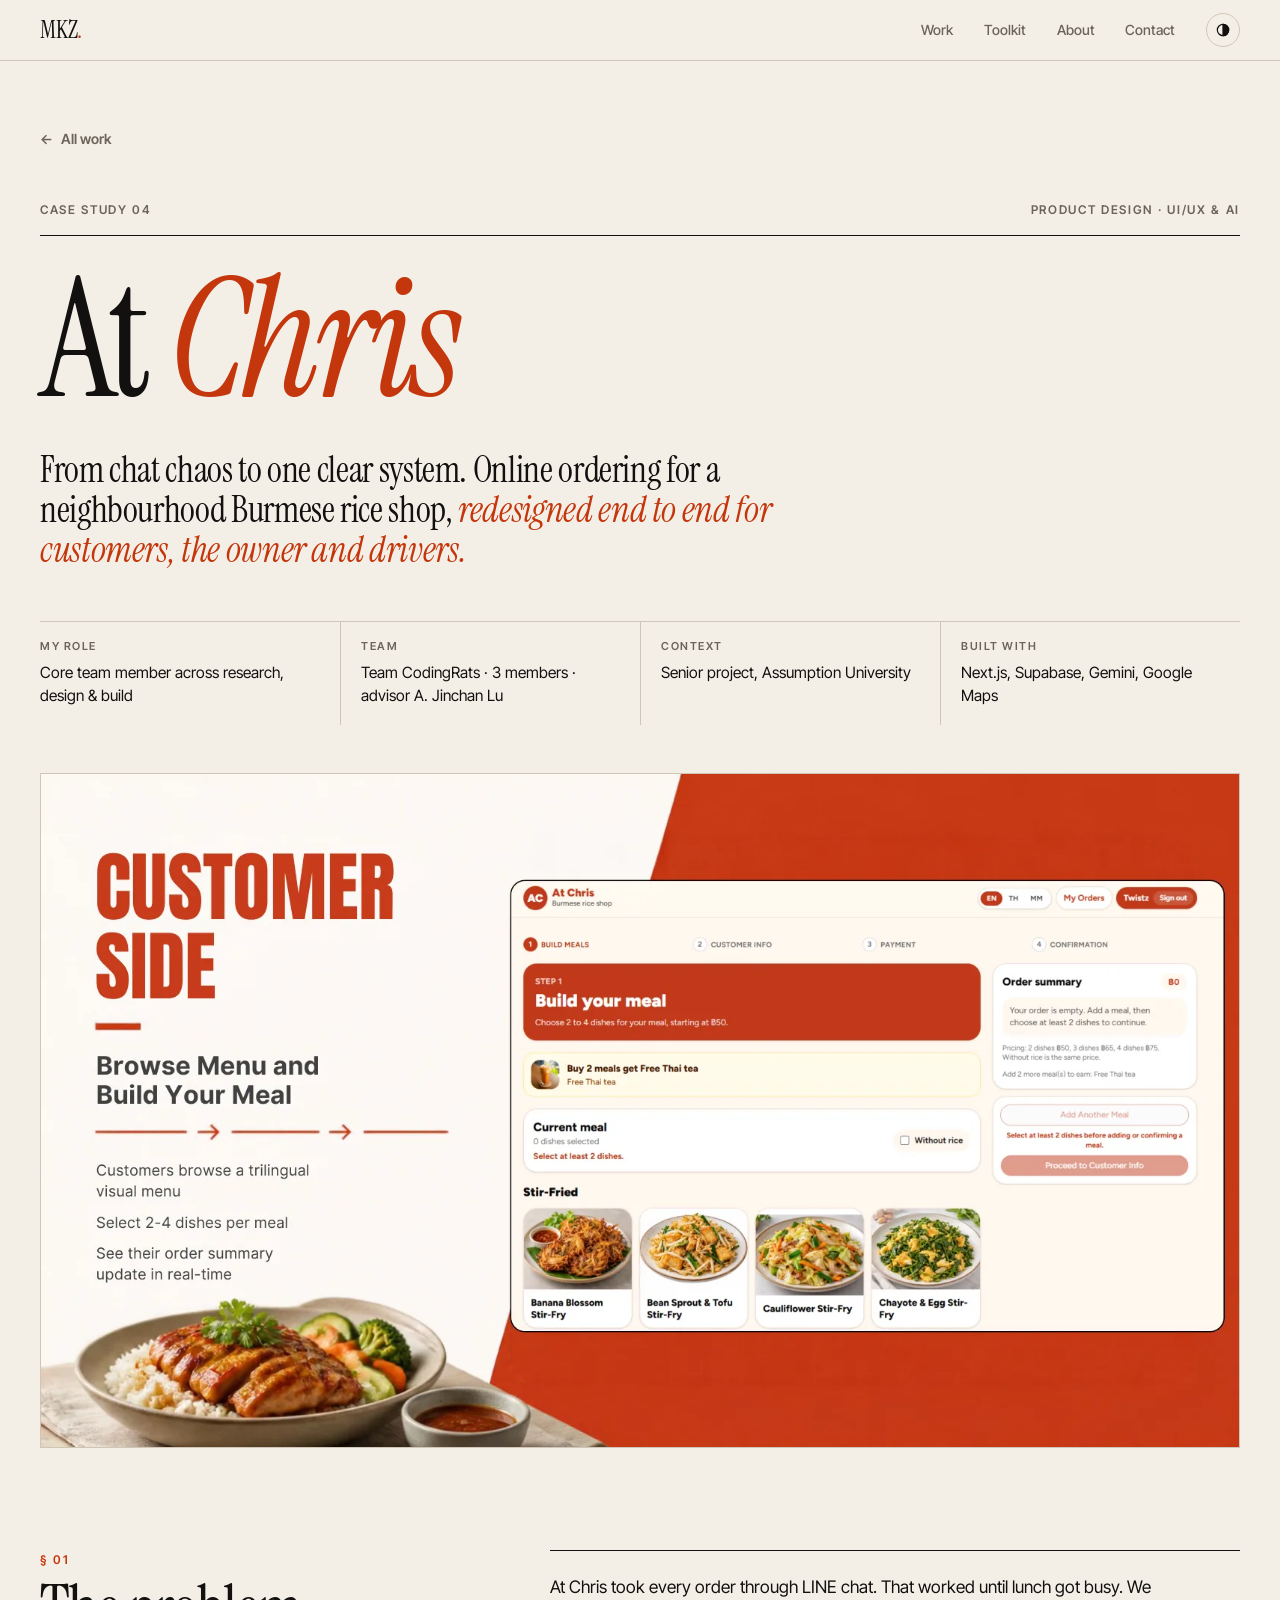
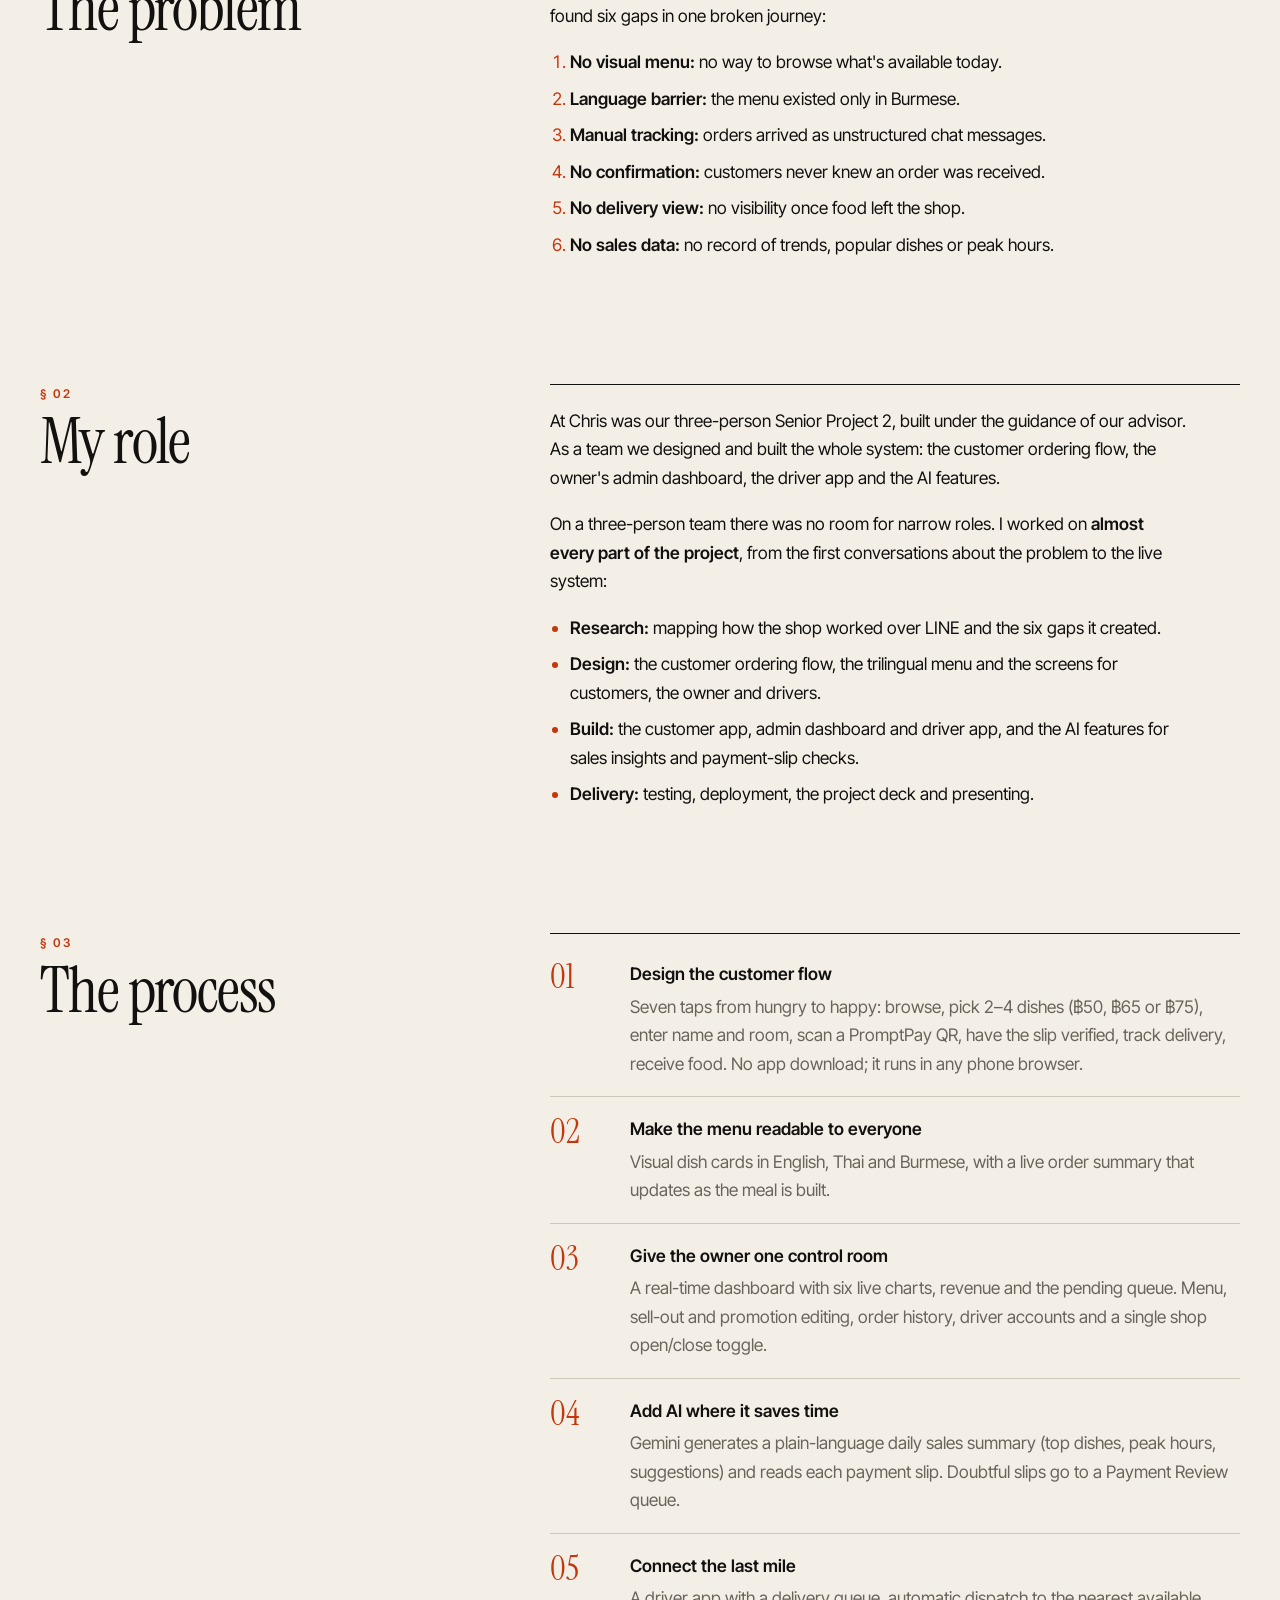
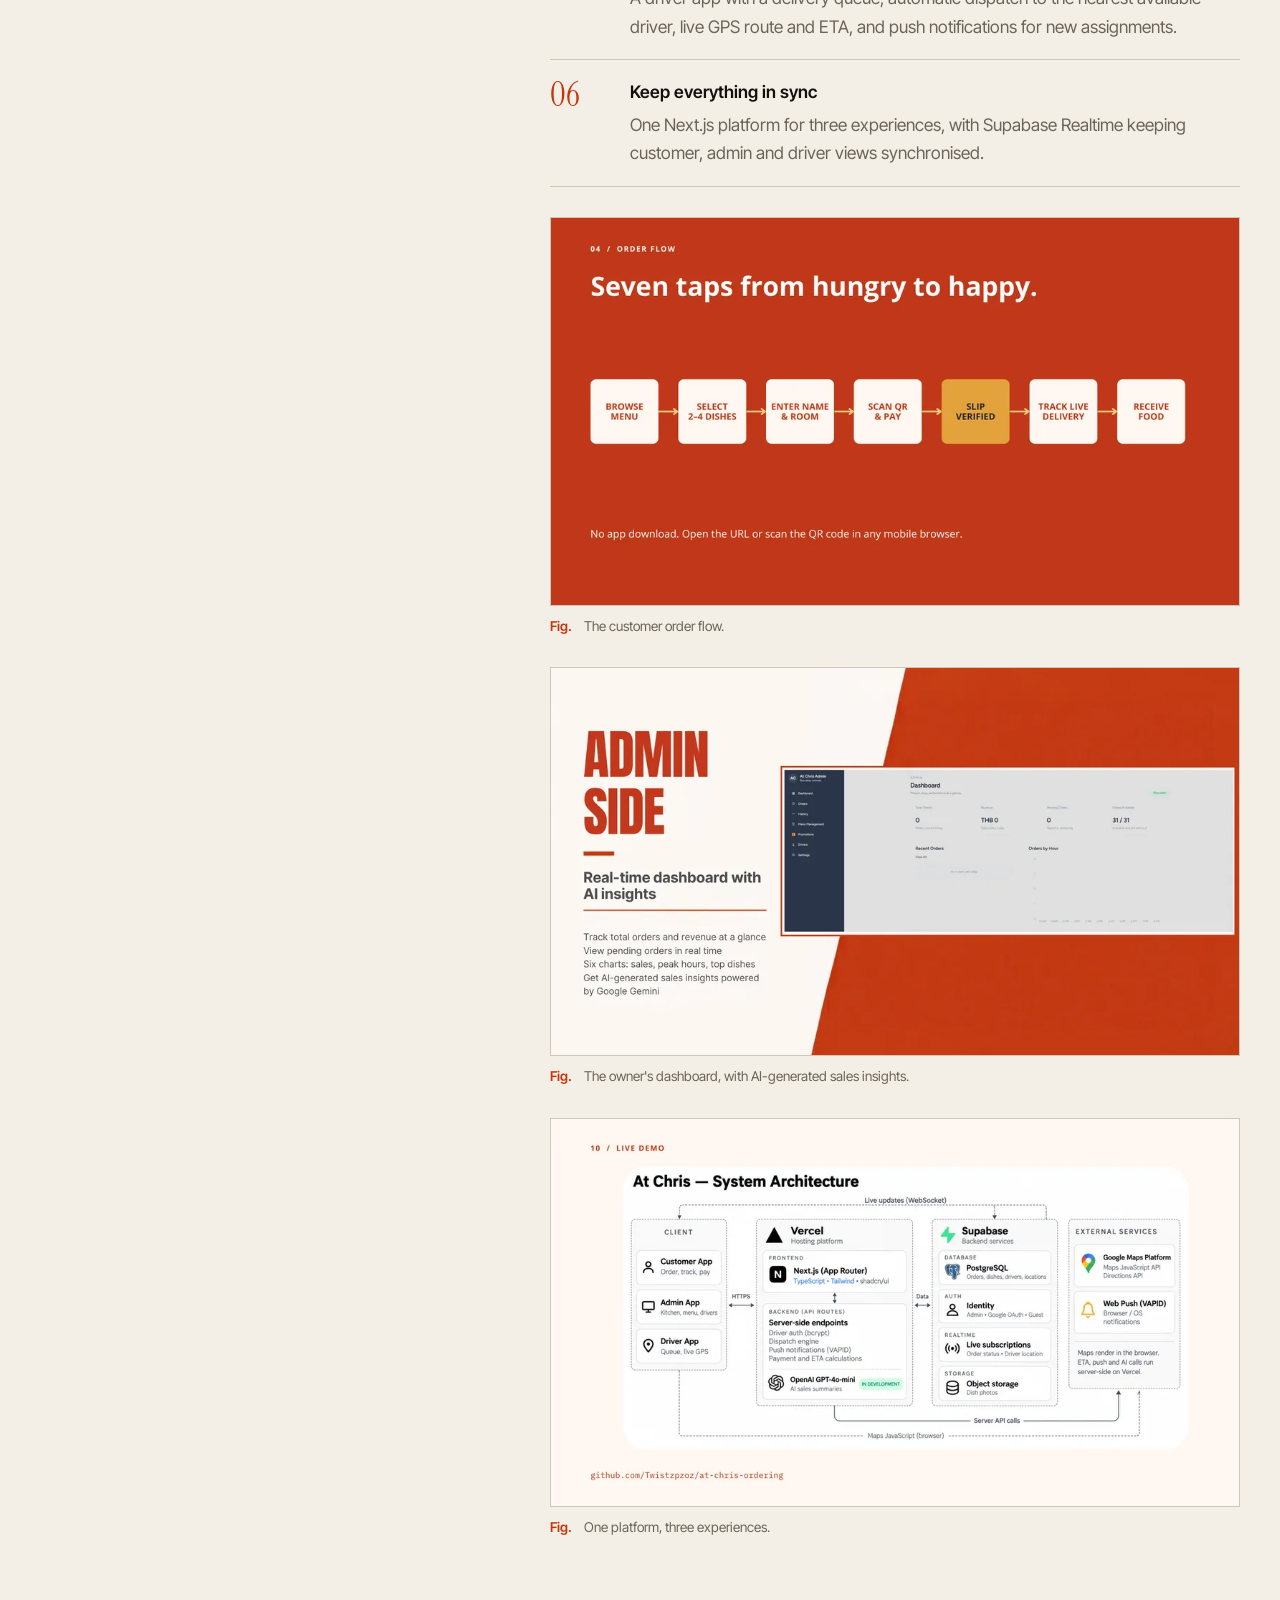
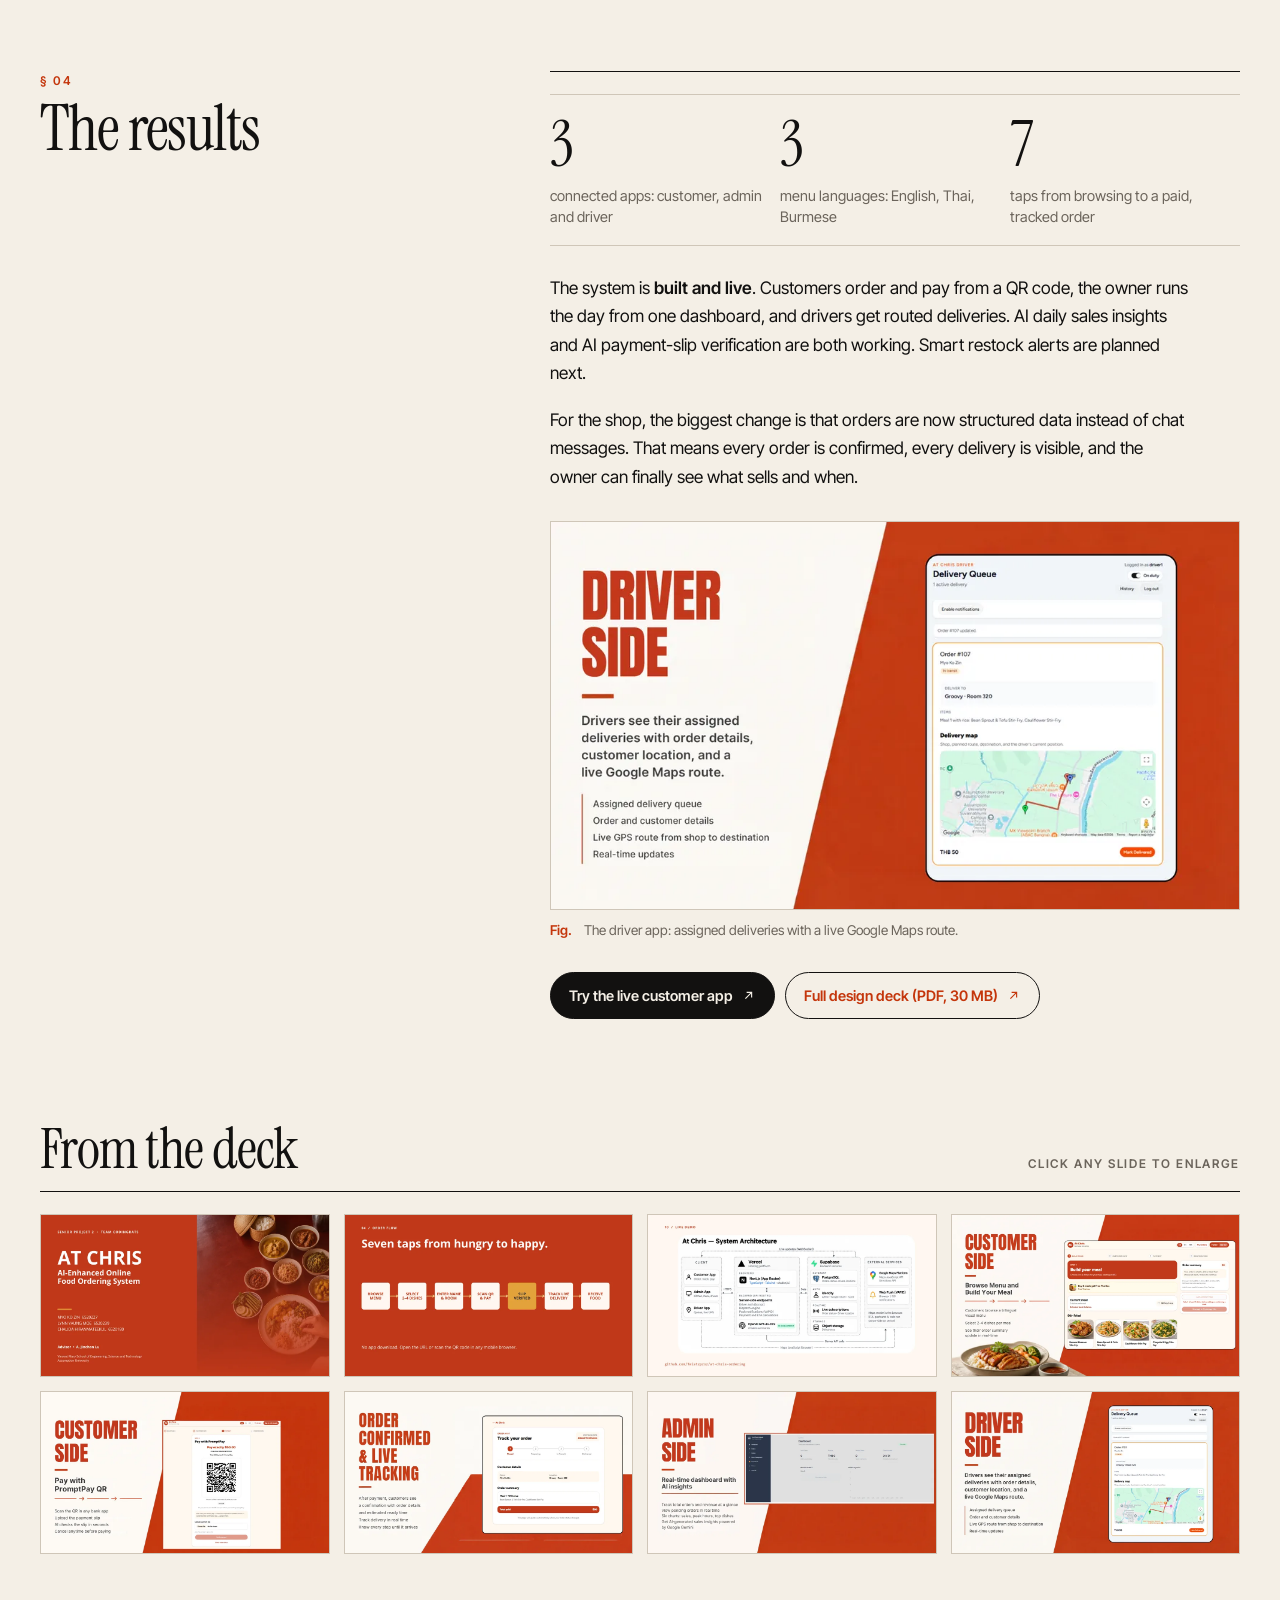
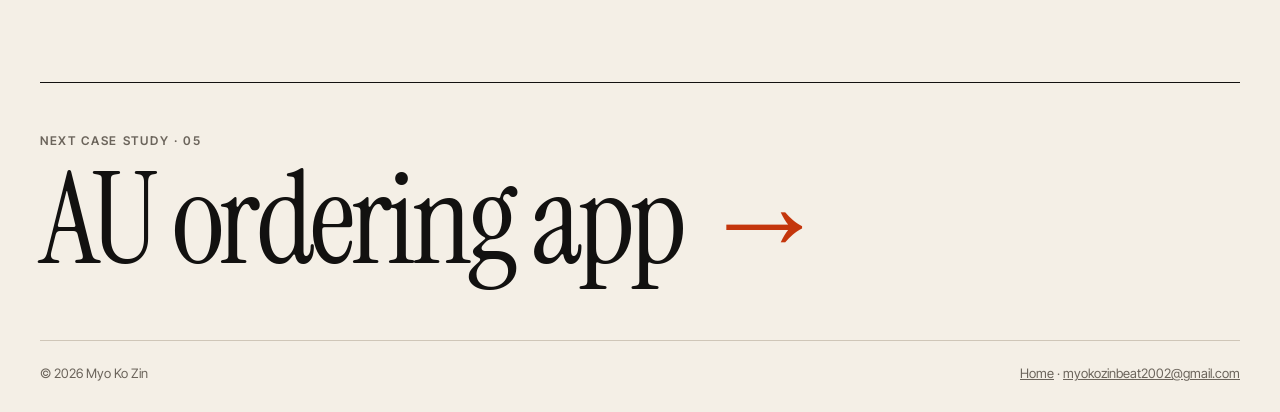
==== commit 05f1490a: "Describe my role on Garmin Luna and At Chris Co-Authored-By: Claude Opus 5.5 <noreply@anthropic.com>" ====
--- a/work/at-chris.html
+++ b/work/at-chris.html
@@ -49,7 +49,7 @@
       <div class="issue"><span class="kicker">Case study 04</span><span class="kicker">Product design · UI/UX &amp; AI</span></div>
       <h1>At <em>Chris</em></h1>
       <div class="dek"><p>From chat chaos to one clear system. Online ordering for a neighbourhood Burmese rice shop, <em>redesigned end to end for customers, the owner and drivers.</em></p></div>
-      <dl class="case-facts"><div><dt>My role</dt><dd>Team member, Senior Project 2</dd></div><div><dt>Team</dt><dd>Team CodingRats · 3 members · advisor A. Jinchan Lu</dd></div><div><dt>Context</dt><dd>Senior project, Assumption University</dd></div><div><dt>Built with</dt><dd>Next.js, Supabase, Gemini, Google Maps</dd></div></dl>
+      <dl class="case-facts"><div><dt>My role</dt><dd>Core team member across research, design &amp; build</dd></div><div><dt>Team</dt><dd>Team CodingRats · 3 members · advisor A. Jinchan Lu</dd></div><div><dt>Context</dt><dd>Senior project, Assumption University</dd></div><div><dt>Built with</dt><dd>Next.js, Supabase, Gemini, Google Maps</dd></div></dl>
     </header>
 
     <div class="case-cover"><button class="frame zoom" type="button" data-full="../images/web/atchris-04-customer-menu-1600.webp" aria-label="Enlarge: At Chris customer screen: build a meal from a visual menu of stir-fried dishes"><img src="../images/web/atchris-04-customer-menu-1600.webp" srcset="../images/web/atchris-04-customer-menu-960.webp 960w, ../images/web/atchris-04-customer-menu-1600.webp 1600w" sizes="(min-width: 1360px) 1280px, 94vw" width="1600" height="900" alt="At Chris customer screen: build a meal from a visual menu of stir-fried dishes" fetchpriority="high"></button></div>
@@ -65,7 +65,13 @@
 <li><strong>No sales data:</strong> no record of trends, popular dishes or peak hours.</li>
 </ol></div></section><section class="chapter" aria-labelledby="c2"><header><span class="n">§ 02</span><h2 id="c2">My role</h2></header><div class="body prose reveal">
 <p>At Chris was our three-person Senior Project 2, built under the guidance of our advisor. As a team we designed and built the whole system: the customer ordering flow, the owner's admin dashboard, the driver app and the AI features.</p>
-<p>As one of three members, I worked on the product from mapping the problem through to the live system.</p></div></section><section class="chapter" aria-labelledby="c3"><header><span class="n">§ 03</span><h2 id="c3">The process</h2></header><div class="body prose reveal">
+<p>On a three-person team there was no room for narrow roles. I worked on <strong>almost every part of the project</strong>, from the first conversations about the problem to the live system:</p>
+<ul>
+<li><strong>Research:</strong> mapping how the shop worked over LINE and the six gaps it created.</li>
+<li><strong>Design:</strong> the customer ordering flow, the trilingual menu and the screens for customers, the owner and drivers.</li>
+<li><strong>Build:</strong> the customer app, admin dashboard and driver app, and the AI features for sales insights and payment-slip checks.</li>
+<li><strong>Delivery:</strong> testing, deployment, the project deck and presenting.</li>
+</ul></div></section><section class="chapter" aria-labelledby="c3"><header><span class="n">§ 03</span><h2 id="c3">The process</h2></header><div class="body prose reveal">
 <ol class="steps"><li><div><b>Design the customer flow</b><p>Seven taps from hungry to happy: browse, pick 2–4 dishes (฿50, ฿65 or ฿75), enter name and room, scan a PromptPay QR, have the slip verified, track delivery, receive food. No app download; it runs in any phone browser.</p></div></li><li><div><b>Make the menu readable to everyone</b><p>Visual dish cards in English, Thai and Burmese, with a live order summary that updates as the meal is built.</p></div></li><li><div><b>Give the owner one control room</b><p>A real-time dashboard with six live charts, revenue and the pending queue. Menu, sell-out and promotion editing, order history, driver accounts and a single shop open/close toggle.</p></div></li><li><div><b>Add AI where it saves time</b><p>Gemini generates a plain-language daily sales summary (top dishes, peak hours, suggestions) and reads each payment slip. Doubtful slips go to a Payment Review queue.</p></div></li><li><div><b>Connect the last mile</b><p>A driver app with a delivery queue, automatic dispatch to the nearest available driver, live GPS route and ETA, and push notifications for new assignments.</p></div></li><li><div><b>Keep everything in sync</b><p>One Next.js platform for three experiences, with Supabase Realtime keeping customer, admin and driver views synchronised.</p></div></li></ol>
 <figure class="fig reveal"><button class="zoom" type="button" data-full="../images/web/atchris-02-order-flow-1600.webp" aria-label="Enlarge: Order flow: seven taps from hungry to happy"><img src="../images/web/atchris-02-order-flow-1600.webp" srcset="../images/web/atchris-02-order-flow-960.webp 960w, ../images/web/atchris-02-order-flow-1600.webp 1600w" sizes="(min-width: 900px) 58vw, 94vw" width="1600" height="900" alt="Order flow: seven taps from hungry to happy" loading="lazy"></button><figcaption><b>Fig.</b><span>The customer order flow.</span></figcaption></figure>
 <figure class="fig reveal"><button class="zoom" type="button" data-full="../images/web/atchris-07-admin-dashboard-1600.webp" aria-label="Enlarge: Admin side: real-time dashboard with AI insights"><img src="../images/web/atchris-07-admin-dashboard-1600.webp" srcset="../images/web/atchris-07-admin-dashboard-960.webp 960w, ../images/web/atchris-07-admin-dashboard-1600.webp 1600w" sizes="(min-width: 900px) 58vw, 94vw" width="1600" height="900" alt="Admin side: real-time dashboard with AI insights" loading="lazy"></button><figcaption><b>Fig.</b><span>The owner's dashboard, with AI-generated sales insights.</span></figcaption></figure>
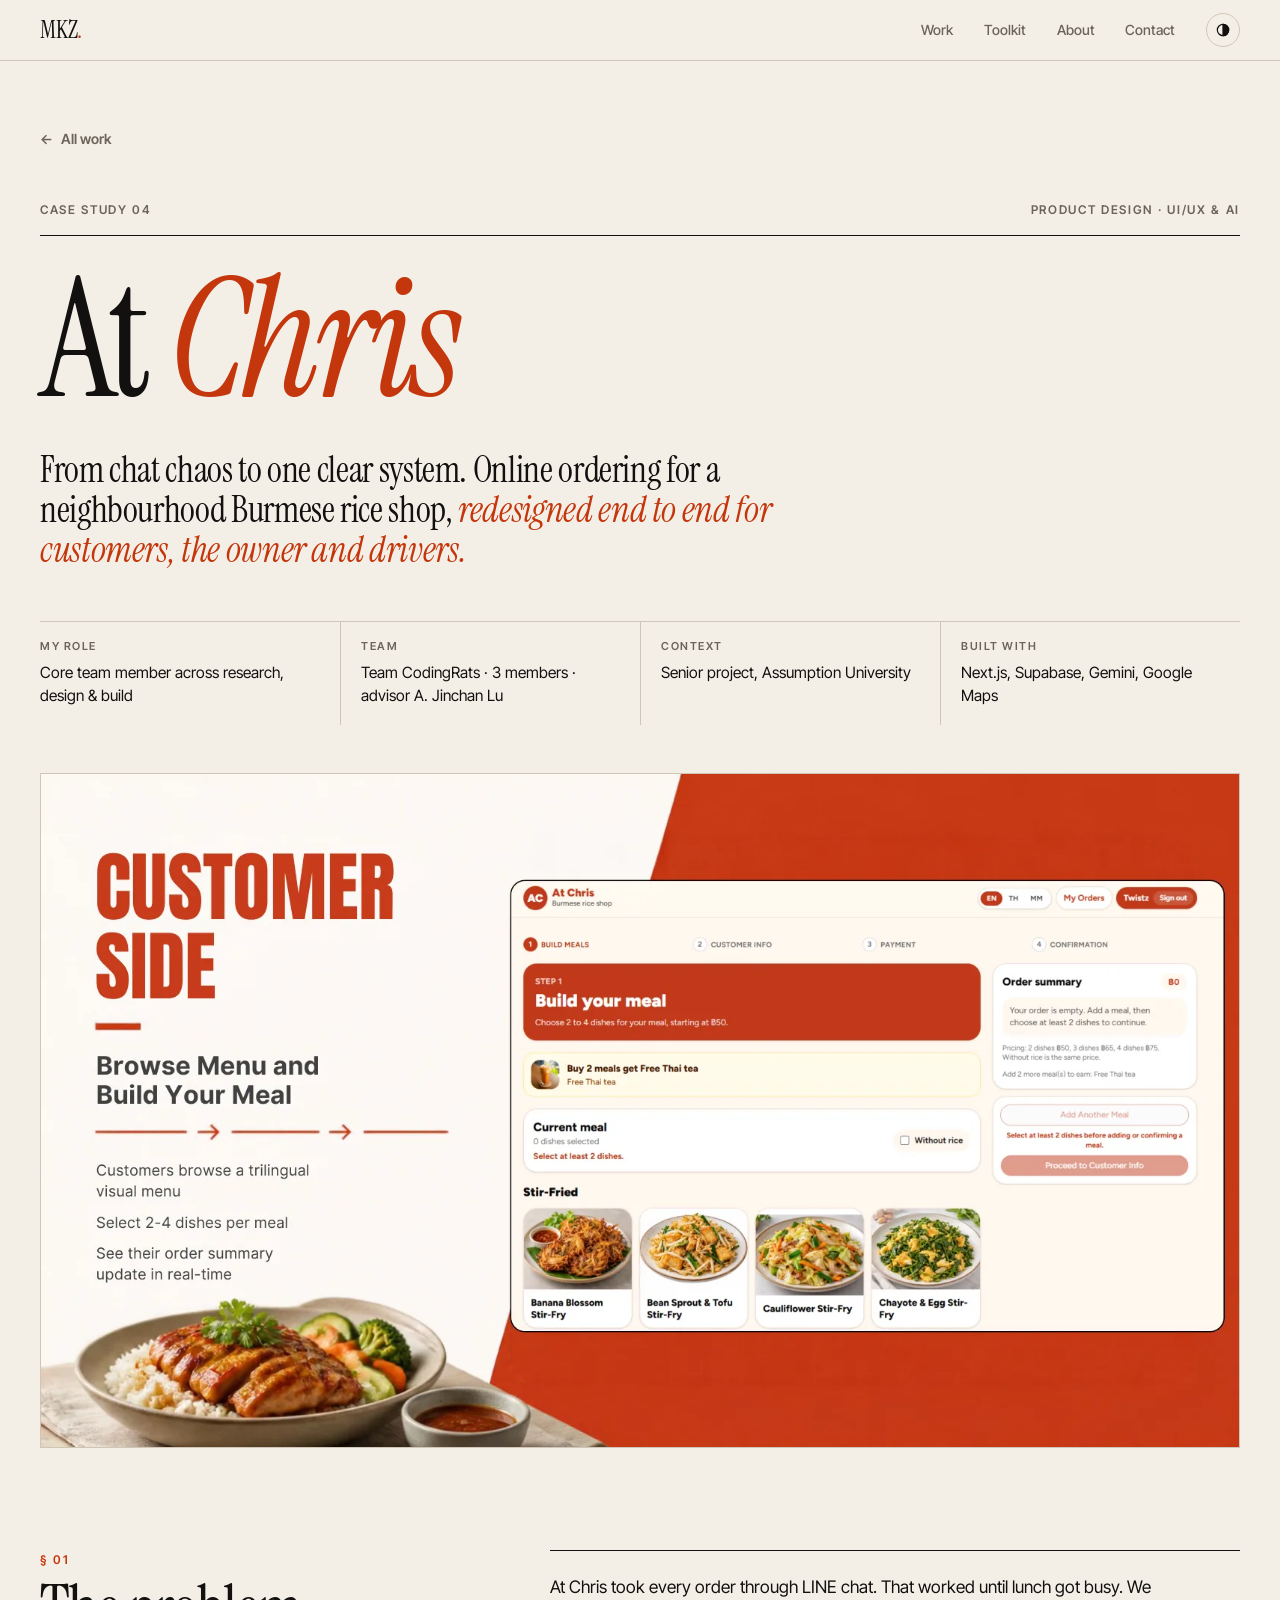
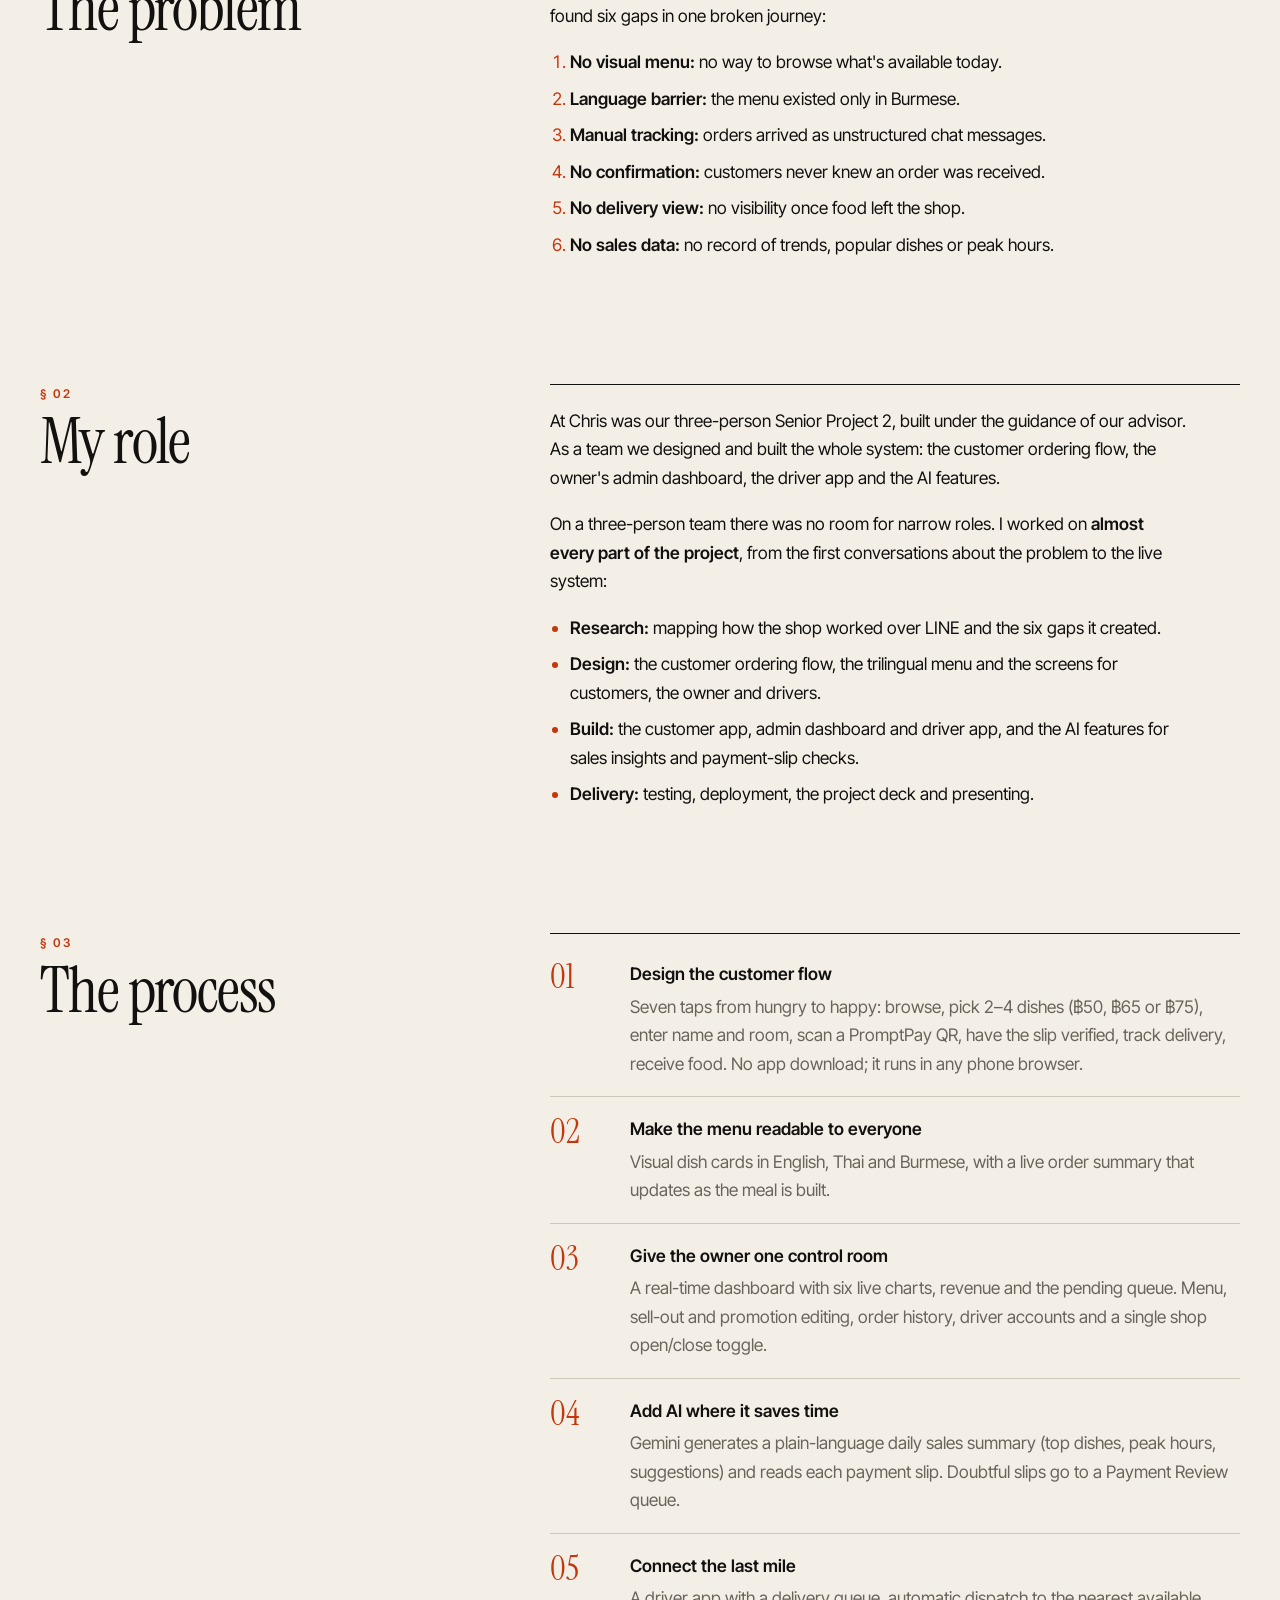
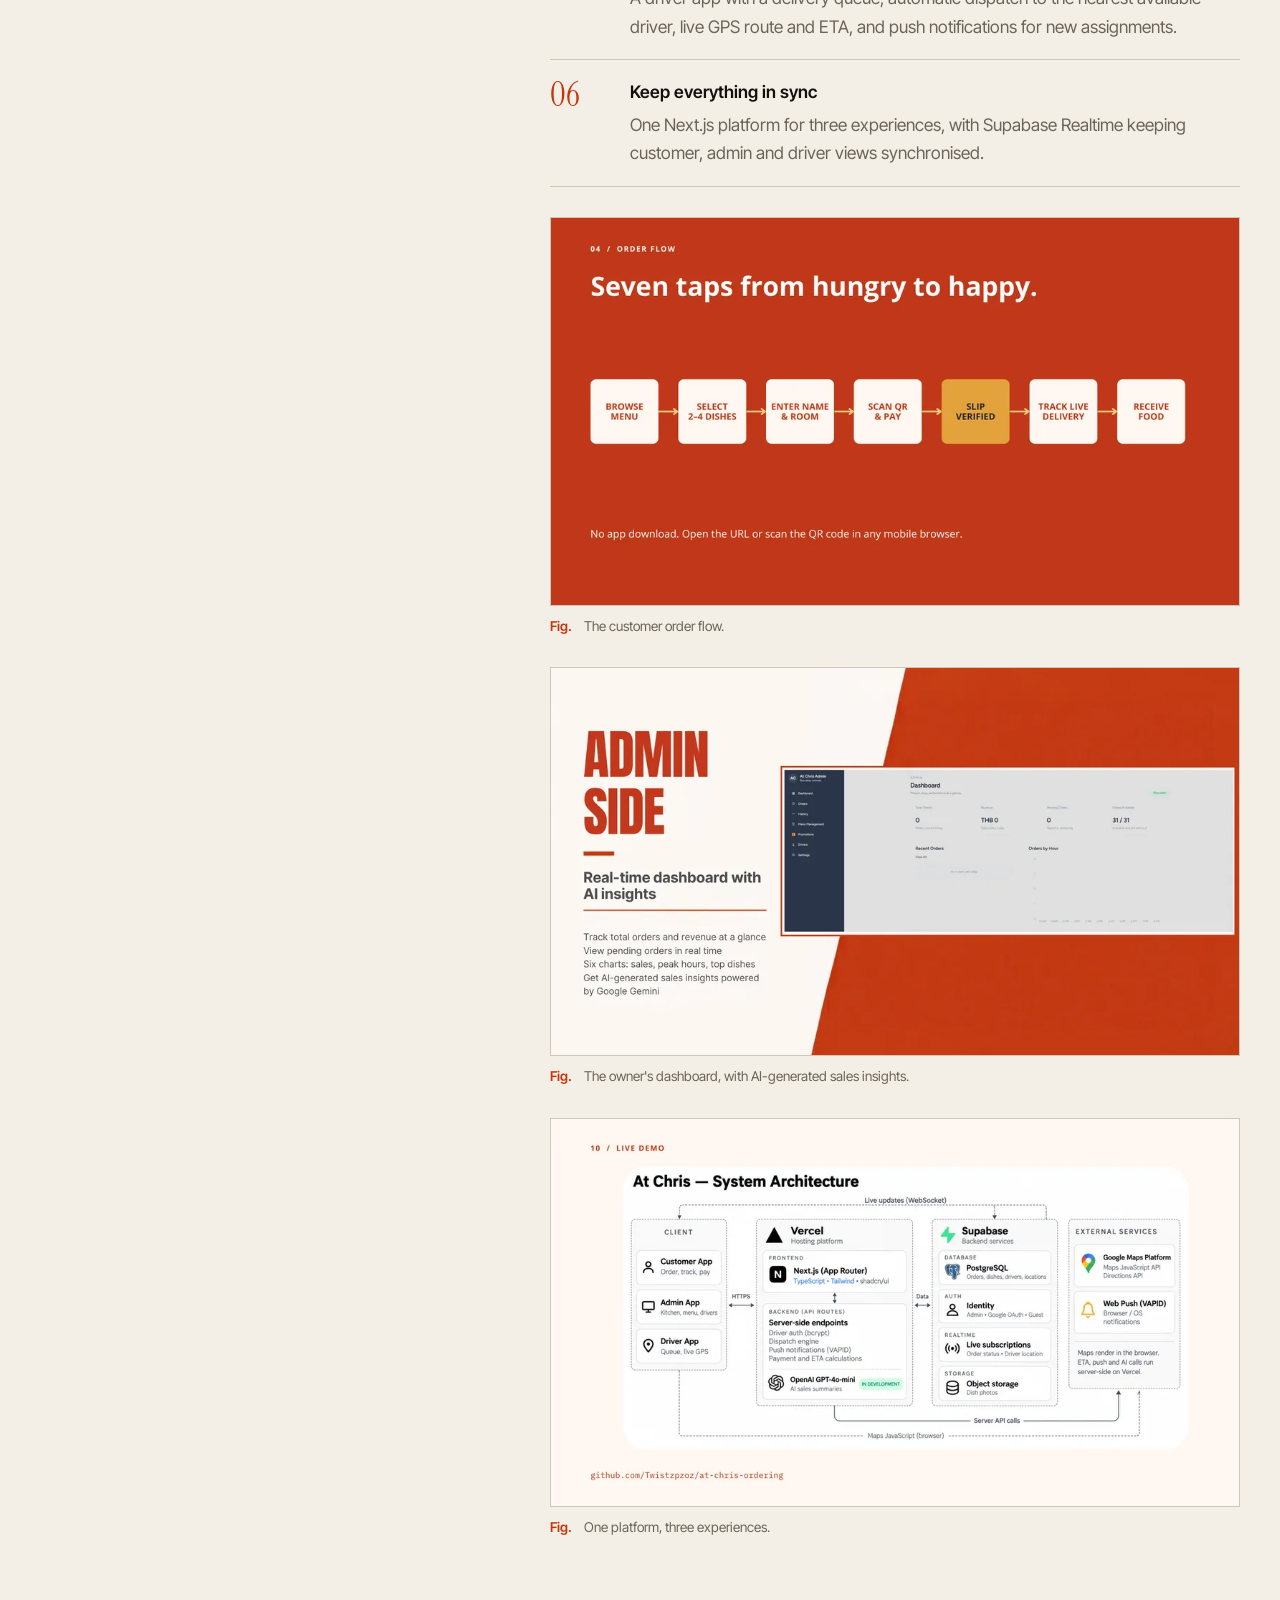
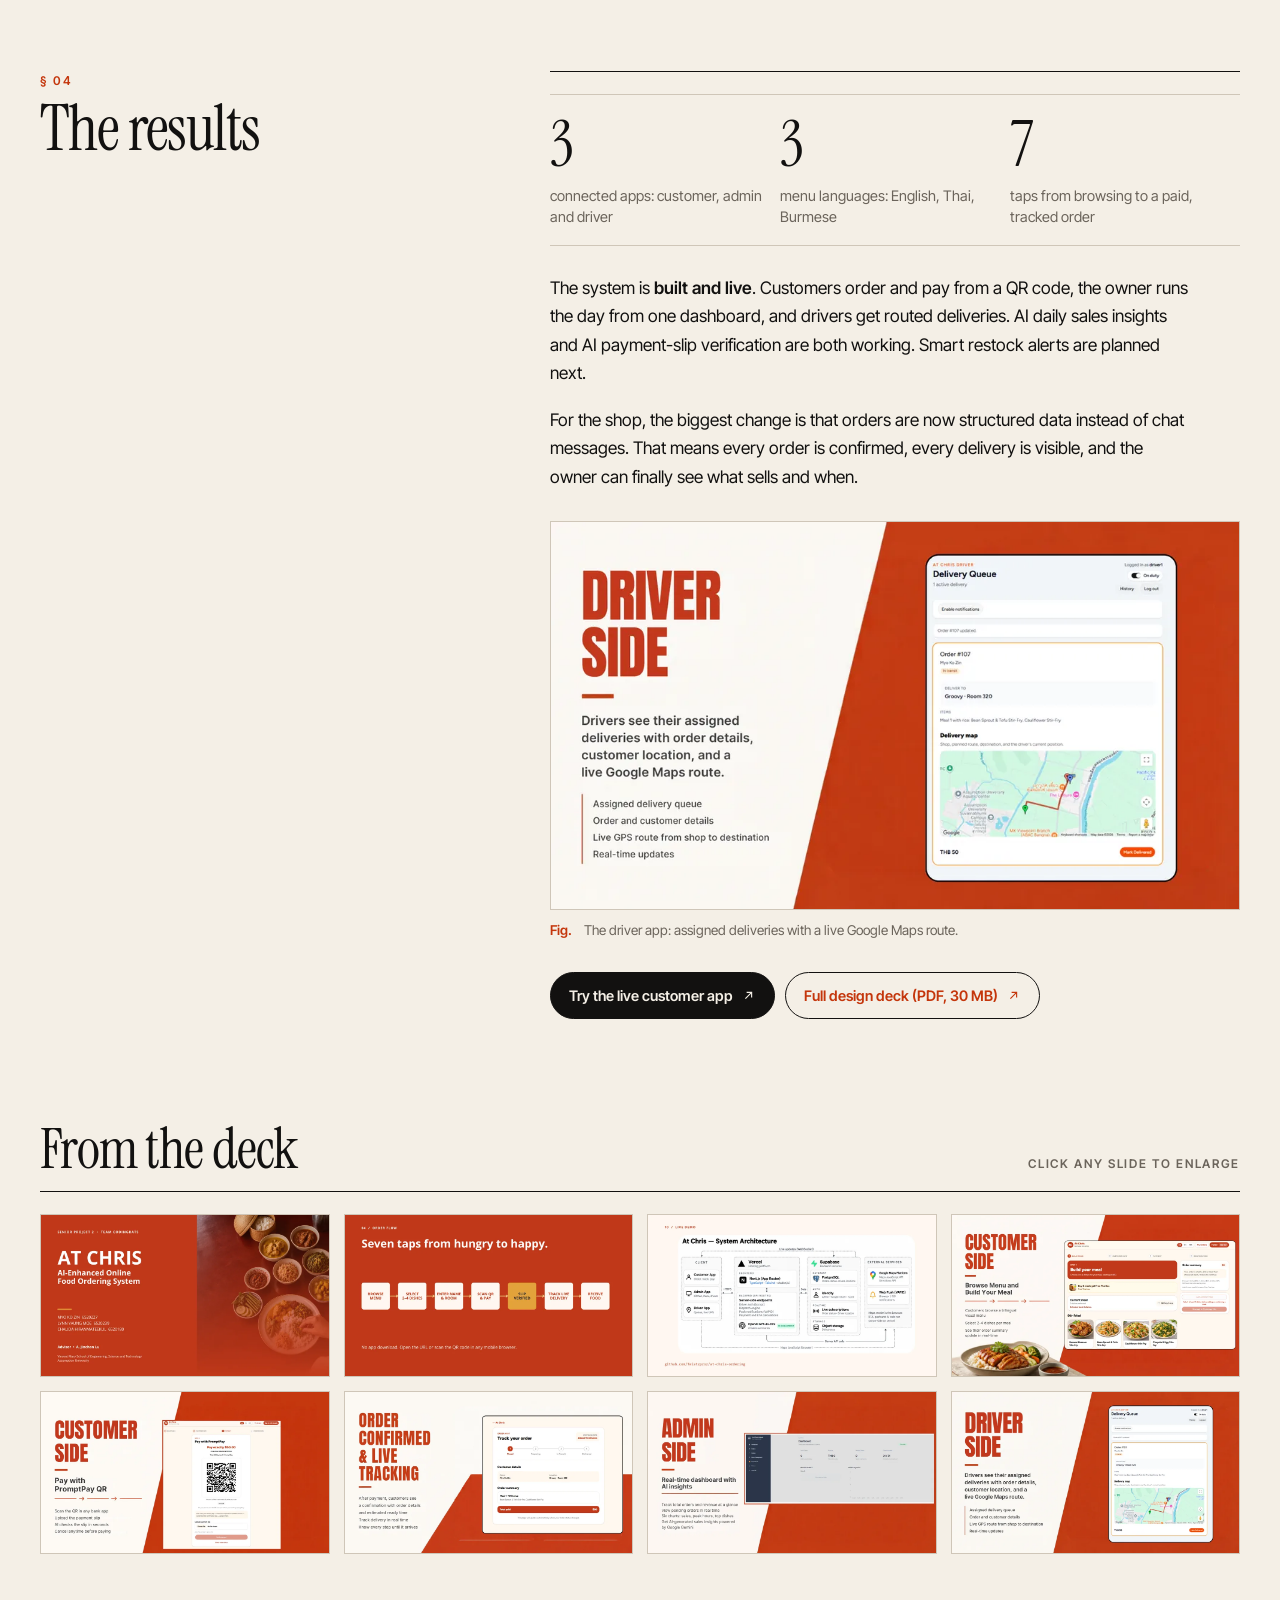
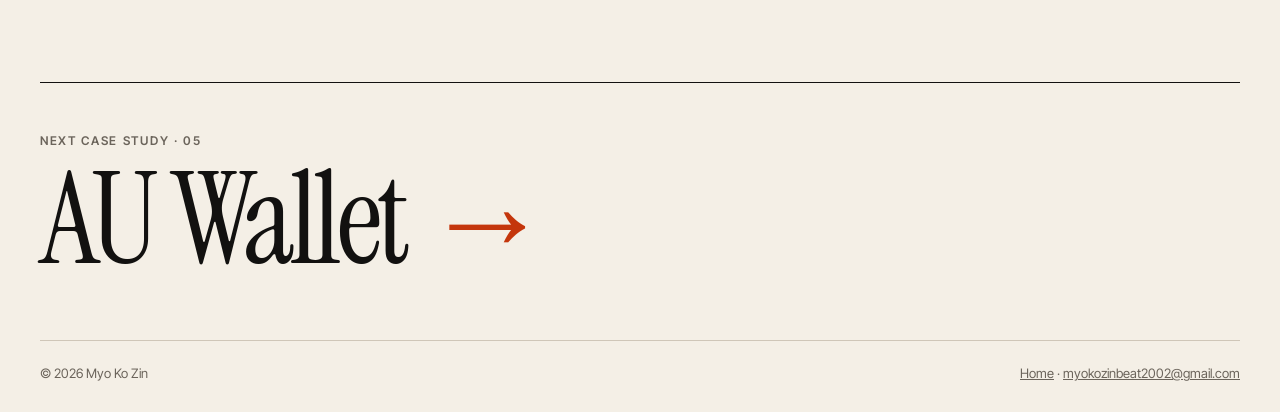
==== commit 4b21f41d: "Add AU Wallet case study from the Team Nexus deck Six slides (participant names replaced on the feed" ====
--- a/work/at-chris.html
+++ b/work/at-chris.html
@@ -87,7 +87,7 @@
 
   <a class="next" href="au-ordering-app.html">
     <span class="kicker">Next case study · 05</span>
-    <b><span class="u">AU ordering app</span> <span class="arrow" aria-hidden="true">→</span></b>
+    <b><span class="u">AU Wallet</span> <span class="arrow" aria-hidden="true">→</span></b>
   </a>
 </main>
 
--- a/assets/css/site.css
+++ b/assets/css/site.css
@@ -177,6 +177,8 @@
 .cover .word em { color: var(--accent); }
 .project:hover .cover .word { transform: scale(1.06); }
 .cover .corner { position: absolute; left: 16px; bottom: 14px; right: 16px; display: flex; justify-content: space-between; font-size: 11px; font-weight: 600; letter-spacing: .14em; text-transform: uppercase; color: var(--muted); }
+.cover.photo img { position: absolute; inset: 0; width: 100%; height: 100%; object-fit: cover; object-position: 78% 50%; transition: transform 1.1s var(--ease); }
+.project:hover .cover.photo img { transform: scale(1.045); }
 .cover.ink { background: var(--ink); color: var(--paper); }
 .cover.ink .corner { color: color-mix(in srgb, var(--paper) 65%, transparent); }
 .cover.accent { background: var(--accent-fill); color: #121110; }
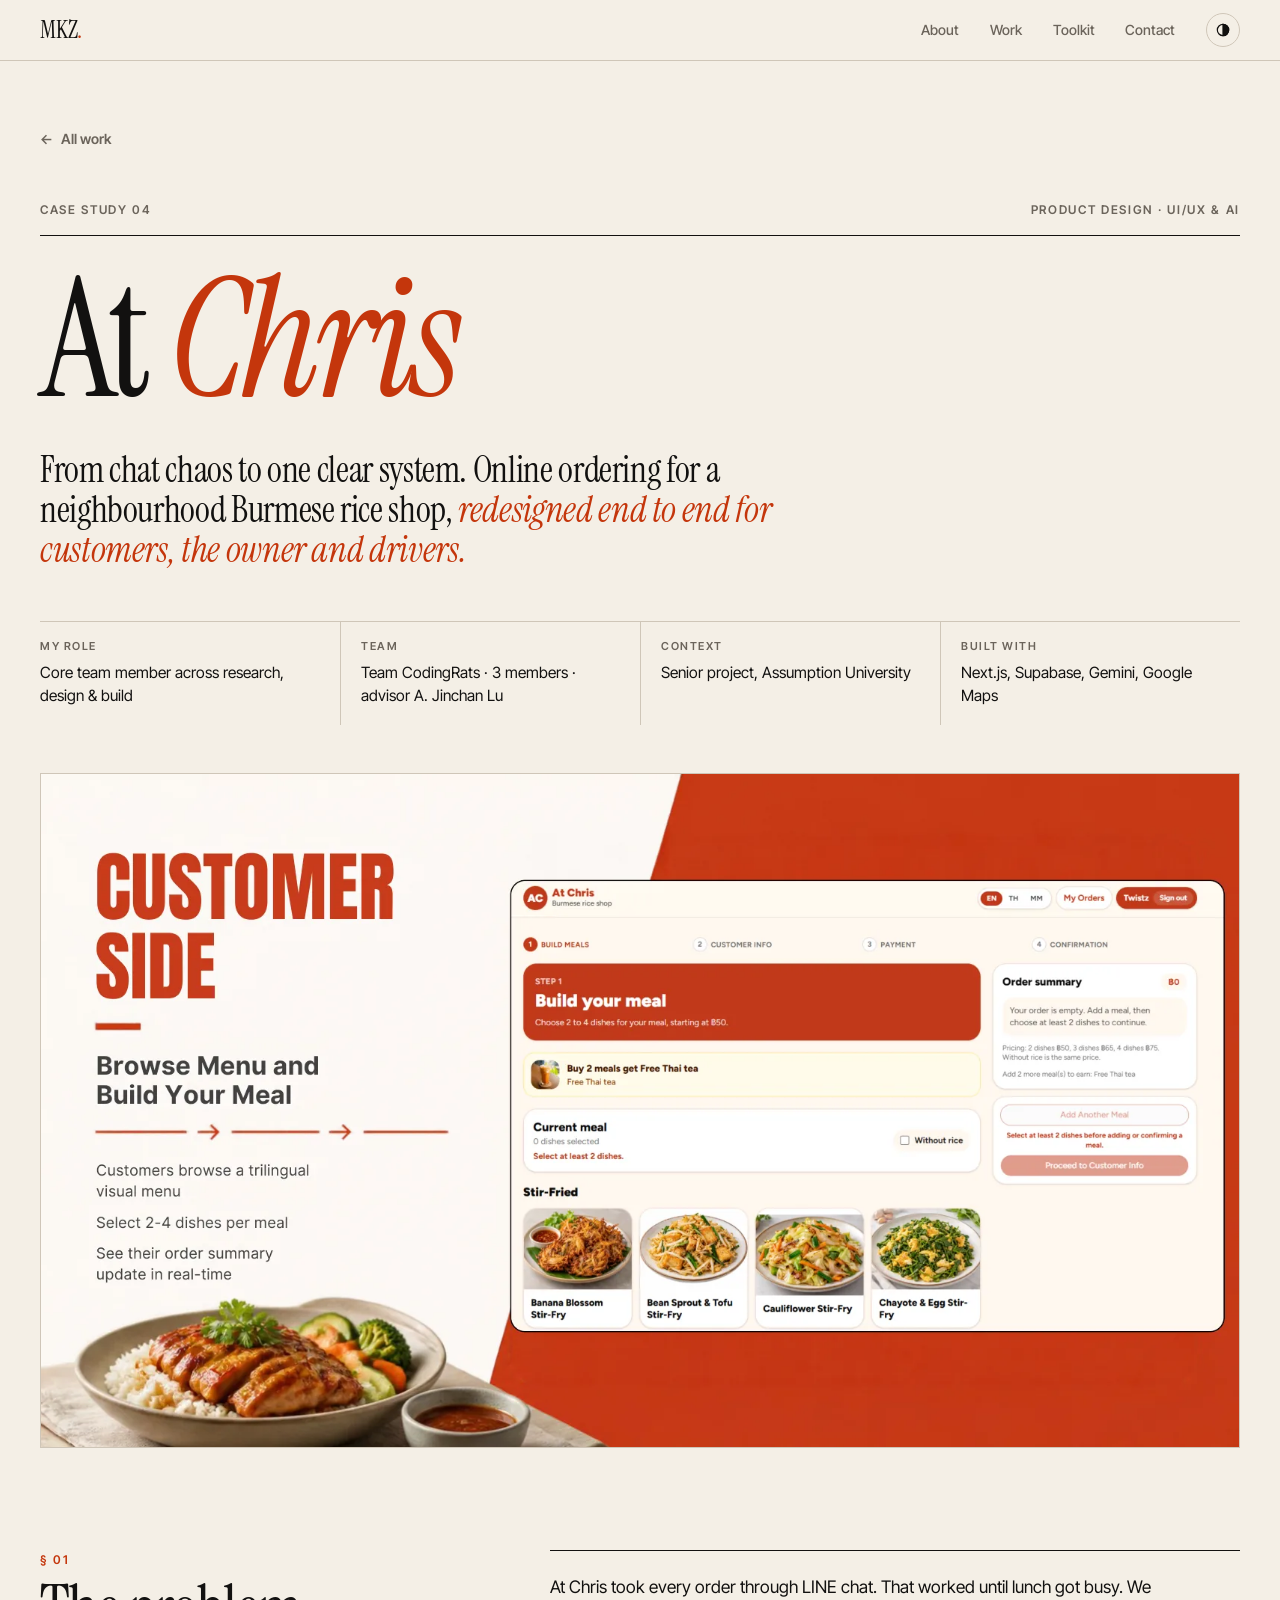
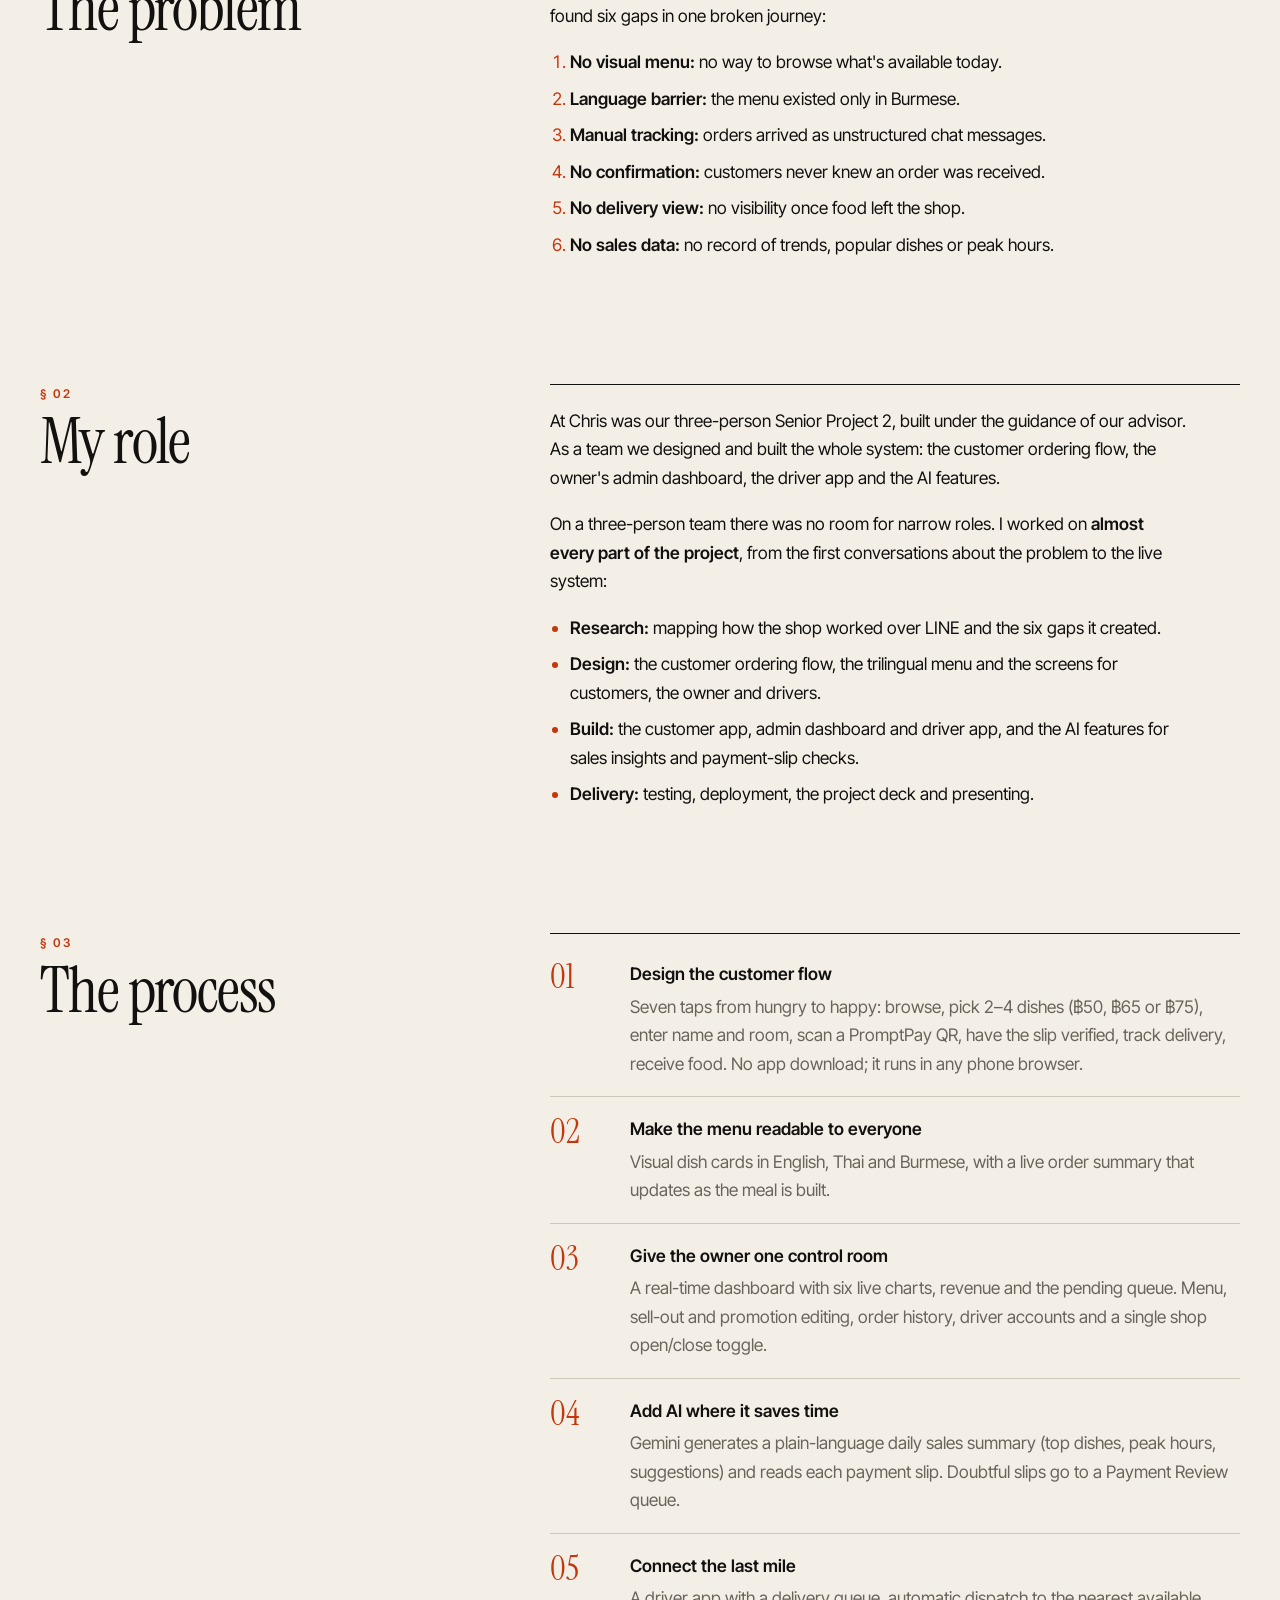
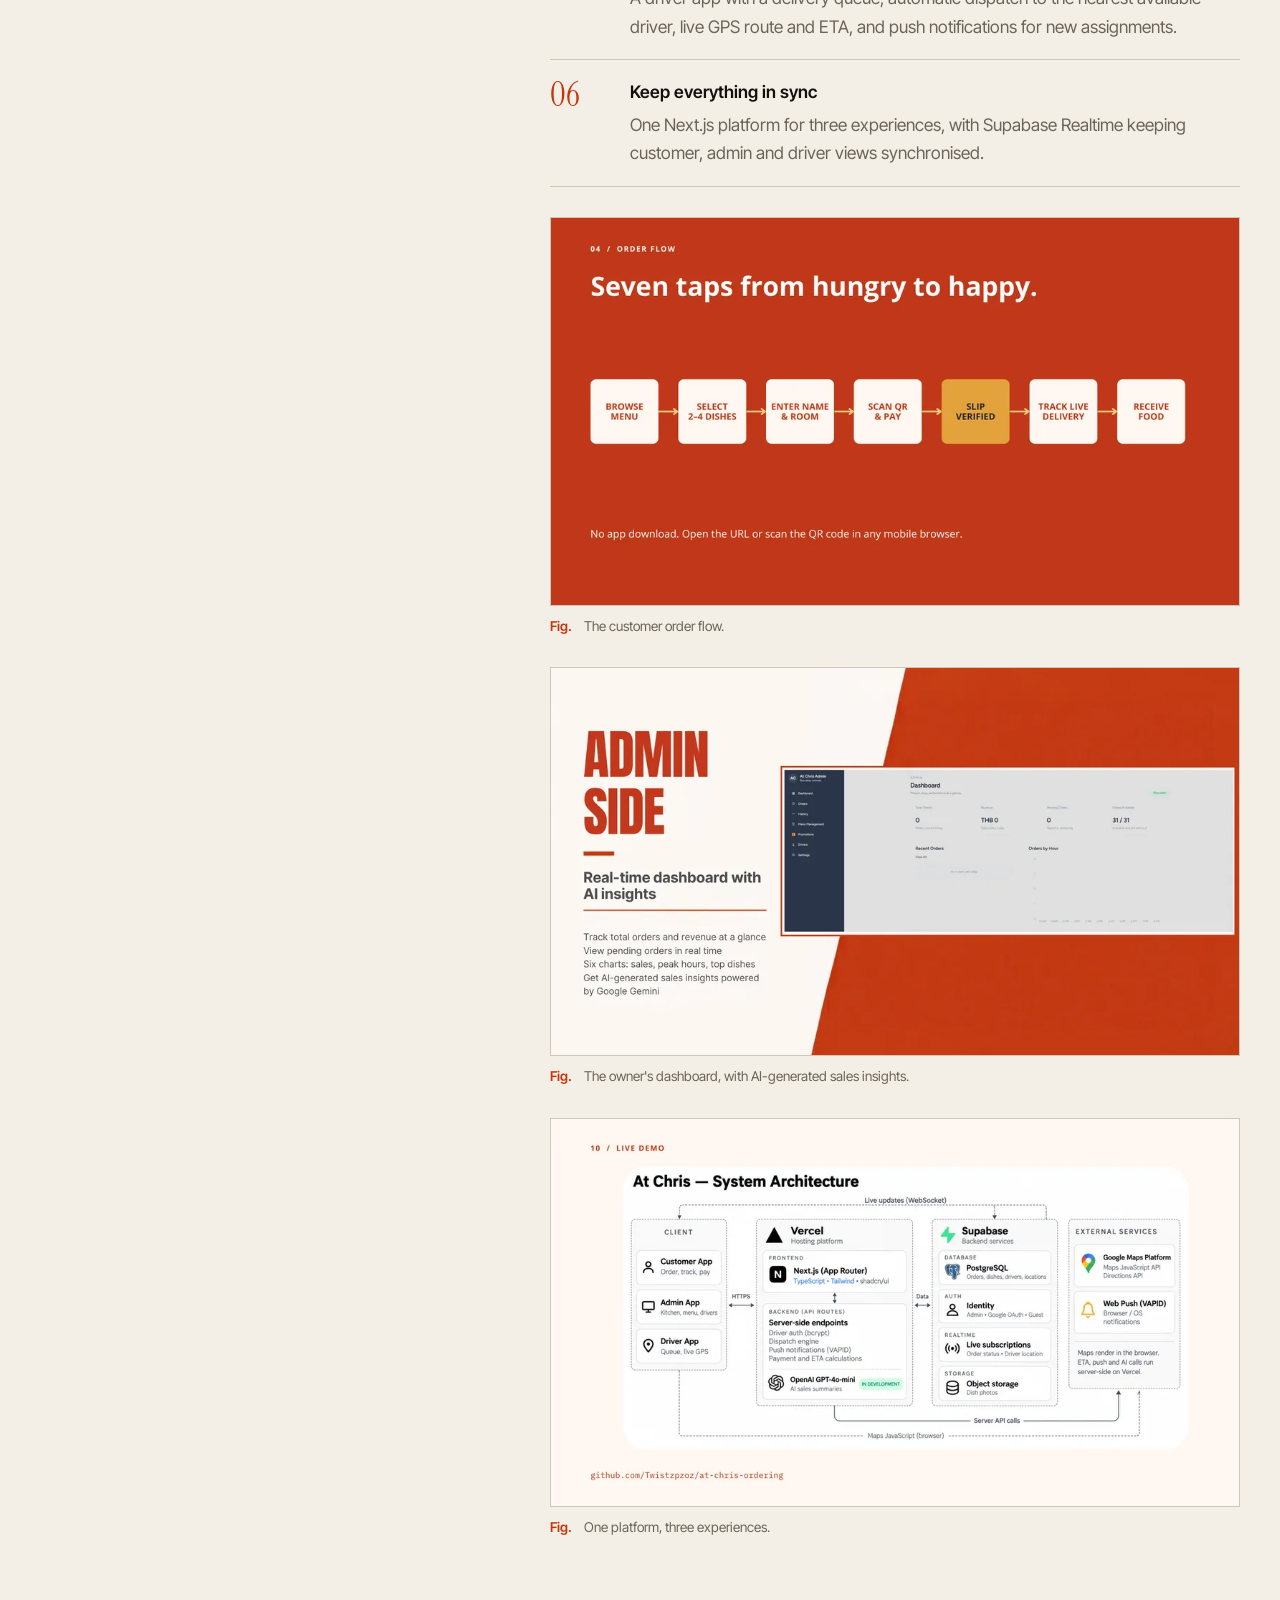
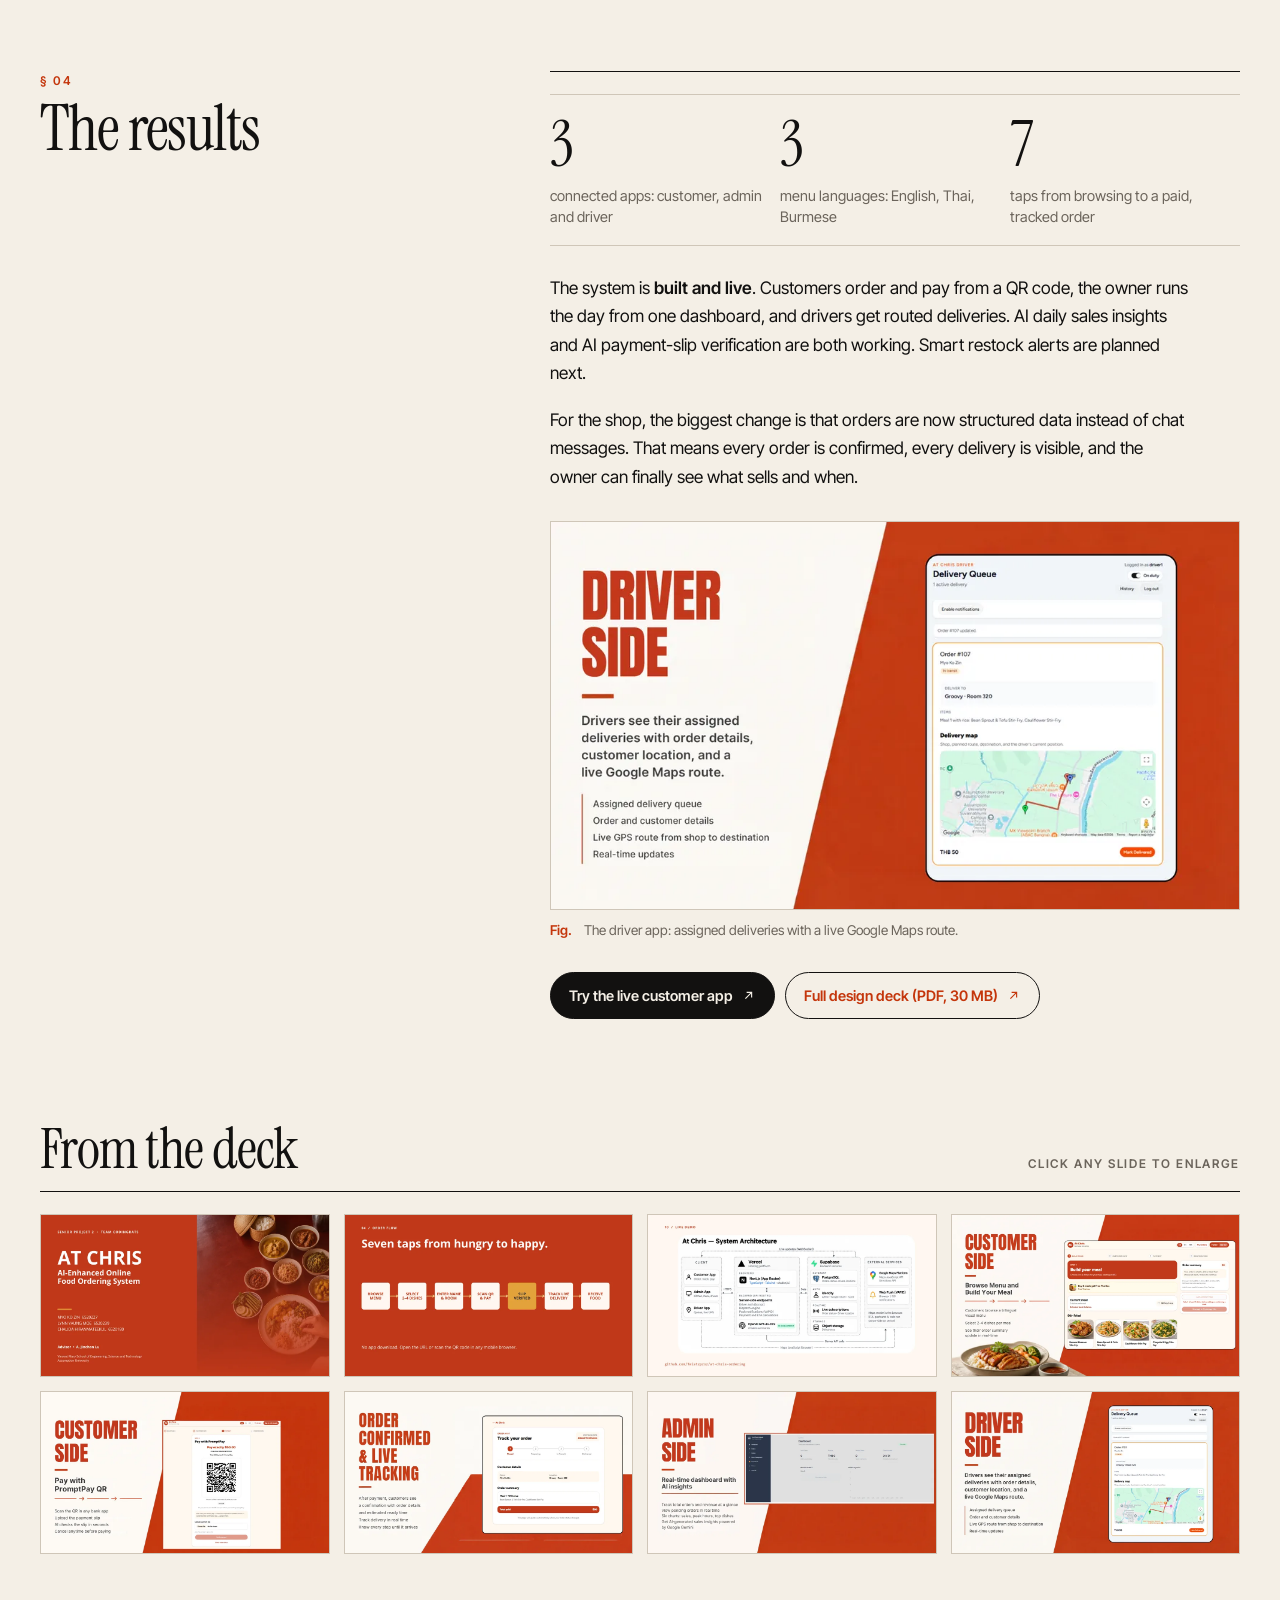
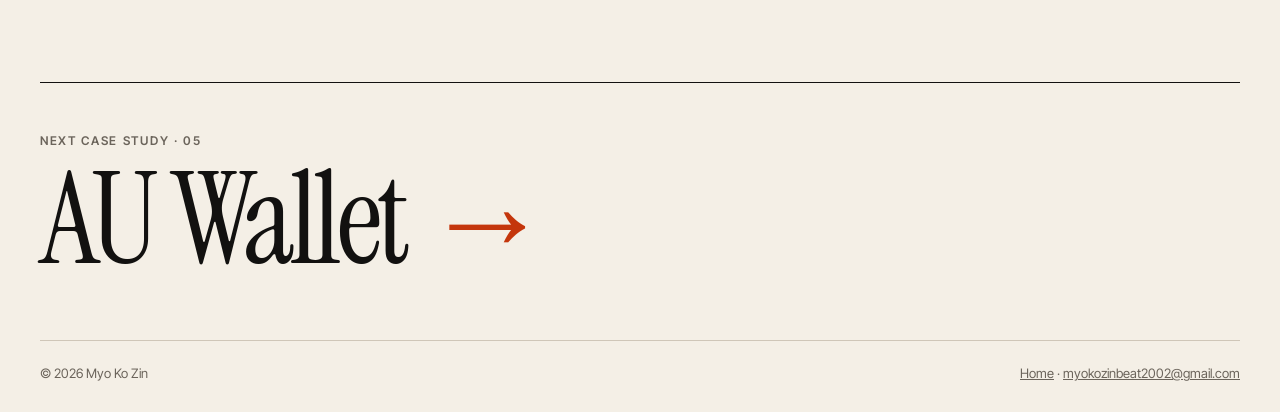
==== commit 478ae982: "Move About to directly after the hero About now comes first after the name and tagline, and leads th" ====
--- a/work/at-chris.html
+++ b/work/at-chris.html
@@ -29,9 +29,9 @@
     <div class="right">
       <nav aria-label="Main">
         <ul>
+          <li><a href="../#about">About</a></li>
           <li><a href="../#work">Work</a></li>
           <li class="opt"><a href="../#toolkit">Toolkit</a></li>
-          <li class="opt"><a href="../#about">About</a></li>
           <li><a href="../#contact">Contact</a></li>
         </ul>
       </nav>
--- a/assets/css/site.css
+++ b/assets/css/site.css
@@ -96,7 +96,7 @@
 }
 
 /* numbers strip */
-.figures { display: grid; grid-template-columns: repeat(4, minmax(0, 1fr)); border-top: 1px solid var(--rule); border-bottom: 1px solid var(--rule); }
+.figures { display: grid; grid-template-columns: repeat(4, minmax(0, 1fr)); border-top: 1px solid var(--rule); border-bottom: 1px solid var(--rule); margin-top: clamp(56px, 7vw, 110px); }
 .figures div { padding: 22px 20px 22px 0; }
 .figures div + div { border-left: 1px solid var(--rule); padding-left: 20px; }
 .figures b { display: block; font-family: var(--display); font-weight: 400; font-size: clamp(40px, 5vw, 68px); line-height: 1; letter-spacing: -.02em; font-variant-numeric: lining-nums; }
@@ -211,17 +211,27 @@
 }
 
 /* ---------- about ---------- */
-.about { display: grid; grid-template-columns: repeat(12, minmax(0, 1fr)); gap: 24px; }
+.about { display: grid; grid-template-columns: repeat(12, minmax(0, 1fr)); grid-template-rows: auto 1fr; gap: 24px; }
+.about .copy { align-self: start; }
 .about .lead { grid-column: 1 / span 7; font-family: var(--display); font-size: clamp(30px, 3.4vw, 48px); line-height: 1.08; letter-spacing: -.015em; margin: 0; }
 .about .lead em { color: var(--accent); }
 .about .copy { grid-column: 1 / span 7; color: var(--muted); }
 .about .copy p { max-width: 60ch; margin: 0 0 14px; }
-.facts { grid-column: 9 / span 4; grid-row: 1 / span 2; margin: 0; border-top: 1px solid var(--ink); align-self: start; }
+.about-side { grid-column: 9 / span 4; grid-row: 1 / span 2; display: grid; gap: 28px; align-content: start; }
+.portrait { margin: 0; }
+.portrait img { width: 100%; aspect-ratio: 4 / 5; object-fit: cover; object-position: 50% 30%; background: var(--paper-2); }
+.portrait figcaption { display: flex; justify-content: space-between; gap: 12px; padding-top: 10px; border-top: 1px solid var(--ink); margin-top: 12px; font-size: 11px; font-weight: 600; letter-spacing: .14em; text-transform: uppercase; color: var(--muted); }
+.facts { margin: 0; border-top: 1px solid var(--ink); align-self: start; }
 .facts div { display: grid; grid-template-columns: 110px 1fr; gap: 12px; padding: 13px 0; border-bottom: 1px solid var(--rule); font-size: 15px; }
 .facts dt { color: var(--muted); }
 .facts dd { margin: 0; font-weight: 500; }
 @media (max-width: 900px) {
-  .about .lead, .about .copy, .facts { grid-column: 1 / -1; grid-row: auto; }
+  .about .lead, .about .copy, .about-side { grid-column: 1 / -1; grid-row: auto; }
+  .about-side { grid-template-columns: minmax(0, 1fr) minmax(0, 1.3fr); align-items: start; }
+}
+@media (max-width: 600px) {
+  .about-side { grid-template-columns: 1fr; }
+  .portrait { max-width: 360px; }
 }
 
 /* ---------- contact ---------- */
